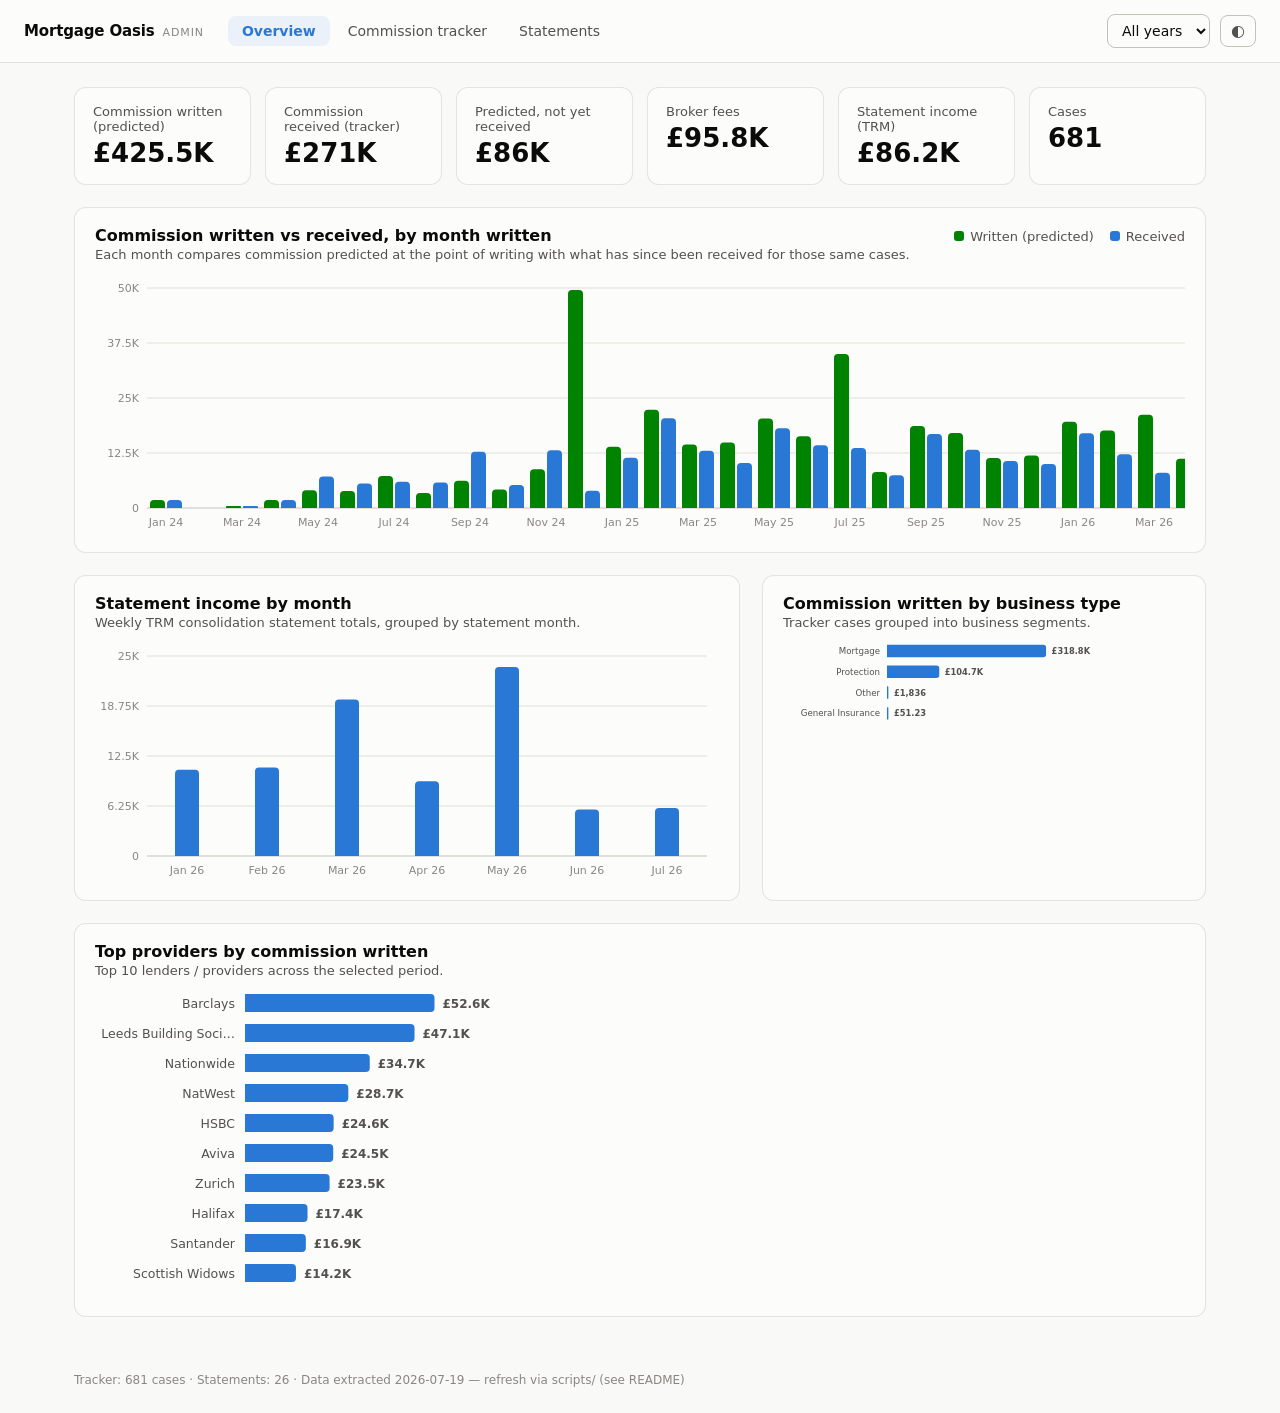
==== admin/index.html @ dff27d85 "Add Mortgage Oasis site with admin commission dashboard - Landing page placeholder and /admin dashbo" ====
<!DOCTYPE html>
<html lang="en">
<head>
<meta charset="utf-8">
<meta name="viewport" content="width=device-width, initial-scale=1">
<meta name="robots" content="noindex">
<title>Mortgage Oasis — Admin</title>
<link rel="stylesheet" href="assets/style.css">
<script src="assets/auth.js"></script>
</head>
<body>
<header class="topbar">
  <div class="brand">
    <span class="brand-name">Mortgage Oasis</span>
    <span class="brand-sub">Admin</span>
  </div>
  <nav class="tabs" id="tabs">
    <button class="tab active" data-view="overview">Overview</button>
    <button class="tab" data-view="tracker">Commission tracker</button>
    <button class="tab" data-view="statements">Statements</button>
  </nav>
  <div class="topbar-right">
    <select id="year-filter" class="select" aria-label="Year filter">
      <option value="all">All years</option>
    </select>
    <button id="theme-toggle" class="icon-btn" title="Toggle dark mode" aria-label="Toggle dark mode">◐</button>
  </div>
</header>

<main id="app">
  <section id="view-overview" class="view active"></section>
  <section id="view-tracker" class="view"></section>
  <section id="view-statements" class="view"></section>
  <p id="load-error" class="load-error" hidden>
    Couldn&rsquo;t load dashboard data. If you opened this page directly from disk,
    run a local server instead (e.g. <code>python3 -m http.server</code> from the
    site root) &mdash; browsers block <code>fetch()</code> on <code>file://</code> pages.
  </p>
</main>

<footer class="pagefoot">
  <span id="data-meta"></span>
</footer>

<script src="assets/app.js"></script>
</body>
</html>
---- admin/assets/style.css ----
/* Mortgage Oasis admin dashboard styles.
   Color tokens follow the validated dataviz reference palette:
   series slots are fixed by role — 1 blue, 2 green, 3 magenta, 4 yellow. */

:root {
  color-scheme: light;
  --page: #f9f9f7;
  --surface: #fcfcfb;
  --ink: #0b0b0b;
  --ink-2: #52514e;
  --muted: #898781;
  --grid: #e1e0d9;
  --baseline: #c3c2b7;
  --border: rgba(11, 11, 11, 0.10);
  --accent: #2a78d6;
  --series-1: #2a78d6;  /* blue    — commission received / actuals */
  --series-2: #008300;  /* green   — commission written / predicted */
  --series-3: #e87ba4;  /* magenta */
  --series-4: #eda100;  /* yellow  */
  --good-text: #006300;
  --bad-text: #b3261e;
  --wash: rgba(42, 120, 214, 0.08);
}
:root[data-theme="dark"] {
  color-scheme: dark;
  --page: #0d0d0d;
  --surface: #1a1a19;
  --ink: #ffffff;
  --ink-2: #c3c2b7;
  --muted: #898781;
  --grid: #2c2c2a;
  --baseline: #383835;
  --border: rgba(255, 255, 255, 0.10);
  --accent: #3987e5;
  --series-1: #3987e5;
  --series-2: #008300;
  --series-3: #d55181;
  --series-4: #c98500;
  --good-text: #0ca30c;
  --bad-text: #e66767;
  --wash: rgba(57, 135, 229, 0.12);
}
@media (prefers-color-scheme: dark) {
  :root:not([data-theme="light"]) {
    color-scheme: dark;
    --page: #0d0d0d;
    --surface: #1a1a19;
    --ink: #ffffff;
    --ink-2: #c3c2b7;
    --muted: #898781;
    --grid: #2c2c2a;
    --baseline: #383835;
    --border: rgba(255, 255, 255, 0.10);
    --accent: #3987e5;
    --series-1: #3987e5;
    --series-2: #008300;
    --series-3: #d55181;
    --series-4: #c98500;
    --good-text: #0ca30c;
    --bad-text: #e66767;
    --wash: rgba(57, 135, 229, 0.12);
  }
}

* { margin: 0; box-sizing: border-box; }
html { font-size: 15px; }
body {
  font-family: system-ui, -apple-system, "Segoe UI", sans-serif;
  background: var(--page);
  color: var(--ink);
  min-height: 100vh;
  display: flex;
  flex-direction: column;
}

/* ---- chrome ---- */
.topbar {
  display: flex; align-items: center; gap: 24px; flex-wrap: wrap;
  padding: 14px 24px;
  background: var(--surface);
  border-bottom: 1px solid var(--border);
  position: sticky; top: 0; z-index: 20;
}
.brand { display: flex; align-items: baseline; gap: 8px; }
.brand-name { font-weight: 650; letter-spacing: -0.01em; }
.brand-sub {
  font-size: 11px; text-transform: uppercase; letter-spacing: 0.08em;
  color: var(--muted);
}
.tabs { display: flex; gap: 4px; }
.tab {
  font: inherit; font-size: 14px; color: var(--ink-2);
  background: none; border: none; border-radius: 8px;
  padding: 7px 14px; cursor: pointer;
}
.tab:hover { background: var(--wash); }
.tab.active { background: var(--wash); color: var(--accent); font-weight: 600; }
.topbar-right { margin-left: auto; display: flex; gap: 10px; align-items: center; }
.select, .search {
  font: inherit; font-size: 14px; color: var(--ink);
  background: var(--surface); border: 1px solid var(--baseline);
  border-radius: 8px; padding: 7px 10px;
}
.icon-btn {
  font: inherit; font-size: 16px; line-height: 1; cursor: pointer;
  color: var(--ink-2); background: none;
  border: 1px solid var(--baseline); border-radius: 8px; padding: 7px 10px;
}

#app { flex: 1; width: 100%; max-width: 1180px; margin: 0 auto; padding: 24px; }
.view { display: none; }
.view.active { display: block; }
.load-error { color: var(--bad-text); padding: 40px 0; }

/* ---- layout blocks ---- */
.tile-row {
  display: grid; gap: 14px;
  grid-template-columns: repeat(auto-fit, minmax(170px, 1fr));
  margin-bottom: 22px;
}
.tile {
  background: var(--surface); border: 1px solid var(--border);
  border-radius: 12px; padding: 16px 18px;
}
.tile .label { font-size: 13px; color: var(--ink-2); }
.tile .value { font-size: 26px; font-weight: 600; margin-top: 4px; }
.tile .delta { font-size: 12.5px; margin-top: 4px; color: var(--muted); }
.tile .delta.up { color: var(--good-text); }
.tile .delta.down { color: var(--bad-text); }

.card {
  background: var(--surface); border: 1px solid var(--border);
  border-radius: 12px; padding: 18px 20px; margin-bottom: 22px;
}
.card h2 { font-size: 16px; font-weight: 650; }
.card .sub { font-size: 13px; color: var(--ink-2); margin-top: 2px; }
.card-head { display: flex; align-items: baseline; gap: 14px; flex-wrap: wrap; margin-bottom: 12px; }
.card-head .spacer { flex: 1; }
.two-col {
  display: grid; grid-template-columns: 1fr 1fr; gap: 22px;
}
@media (max-width: 860px) { .two-col { grid-template-columns: 1fr; } }

/* ---- legend ---- */
.legend { display: flex; gap: 16px; flex-wrap: wrap; font-size: 13px; color: var(--ink-2); }
.legend .key { display: inline-flex; align-items: center; gap: 6px; }
.legend .swatch { width: 10px; height: 10px; border-radius: 3px; display: inline-block; }

/* ---- charts ---- */
.chart-wrap { position: relative; overflow-x: auto; }
.chart-wrap svg { display: block; }
.chart-tip {
  position: absolute; pointer-events: none; z-index: 10;
  background: var(--surface); color: var(--ink);
  border: 1px solid var(--border); border-radius: 8px;
  box-shadow: 0 4px 14px rgba(0, 0, 0, 0.14);
  padding: 8px 11px; font-size: 12.5px; white-space: nowrap;
  opacity: 0; transition: opacity 80ms;
}
.chart-tip .tip-title { font-weight: 600; margin-bottom: 3px; }
.chart-tip .tip-row { display: flex; align-items: center; gap: 6px; color: var(--ink-2); }
.chart-tip .tip-row b { color: var(--ink); font-weight: 600; margin-left: auto; padding-left: 12px; }

/* ---- tables ---- */
.table-scroll { overflow-x: auto; }
table.data {
  width: 100%; border-collapse: collapse; font-size: 13.5px;
}
table.data th {
  text-align: left; font-weight: 600; color: var(--ink-2);
  border-bottom: 1px solid var(--baseline);
  padding: 8px 10px; white-space: nowrap; cursor: default;
}
table.data td {
  padding: 7px 10px; border-bottom: 1px solid var(--grid);
  vertical-align: top;
}
table.data td.num, table.data th.num { text-align: right; font-variant-numeric: tabular-nums; }
table.data tr:hover td { background: var(--wash); }
table.data .pos { color: var(--good-text); }
table.data .neg { color: var(--bad-text); }
.badge {
  display: inline-block; font-size: 11.5px; font-weight: 600;
  border-radius: 999px; padding: 2px 9px; white-space: nowrap;
  background: var(--wash); color: var(--accent);
}
.badge.ok { background: rgba(12, 163, 12, 0.12); color: var(--good-text); }
.badge.wait { background: rgba(237, 161, 0, 0.15); color: var(--ink-2); }

.filters { display: flex; gap: 10px; flex-wrap: wrap; margin-bottom: 14px; }
.table-note { font-size: 12.5px; color: var(--muted); margin-top: 10px; }
.rowlink { cursor: pointer; }
.empty { color: var(--muted); padding: 18px 0; }

.pagefoot {
  max-width: 1180px; margin: 0 auto; width: 100%;
  padding: 10px 24px 26px; font-size: 12px; color: var(--muted);
}
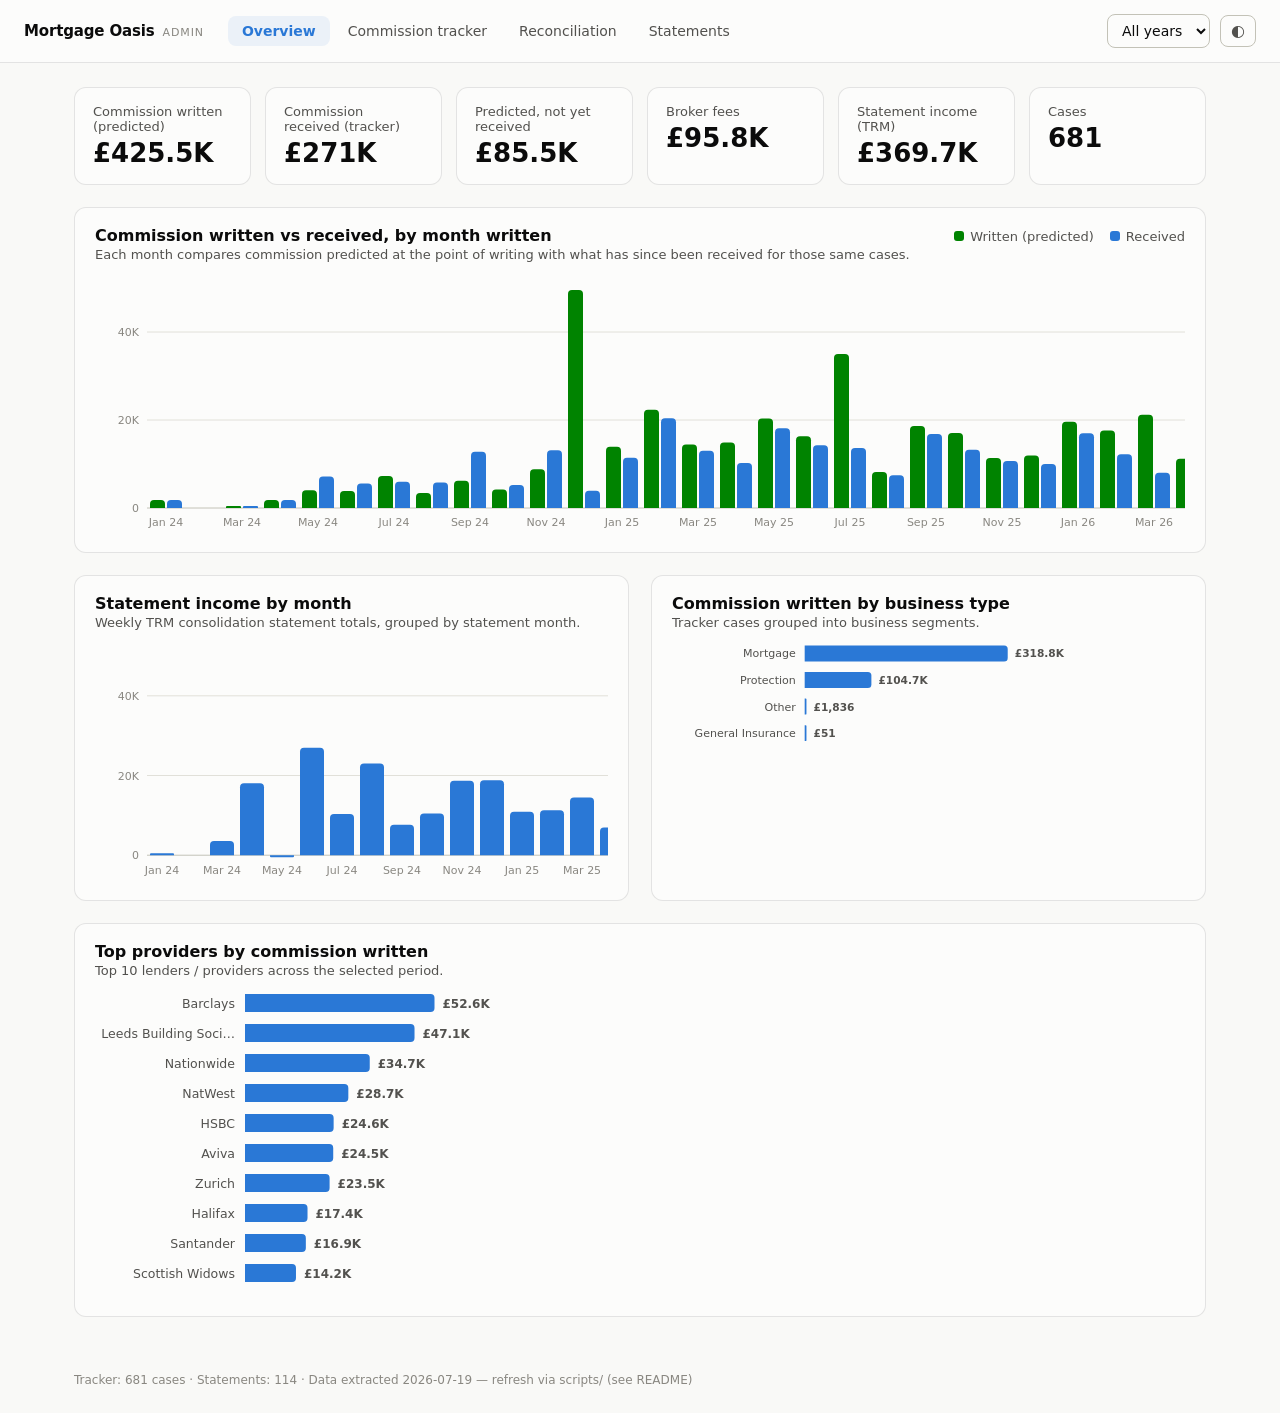
==== commit 8860def2: "Add reconciliation view: statement matching, overdue and variance highlights - Auto-match statement " ====
--- a/admin/index.html
+++ b/admin/index.html
@@ -17,6 +17,7 @@
   <nav class="tabs" id="tabs">
     <button class="tab active" data-view="overview">Overview</button>
     <button class="tab" data-view="tracker">Commission tracker</button>
+    <button class="tab" data-view="reconciliation">Reconciliation</button>
     <button class="tab" data-view="statements">Statements</button>
   </nav>
   <div class="topbar-right">
@@ -30,6 +31,7 @@
 <main id="app">
   <section id="view-overview" class="view active"></section>
   <section id="view-tracker" class="view"></section>
+  <section id="view-reconciliation" class="view"></section>
   <section id="view-statements" class="view"></section>
   <p id="load-error" class="load-error" hidden>
     Couldn&rsquo;t load dashboard data. If you opened this page directly from disk,
--- a/admin/assets/style.css
+++ b/admin/assets/style.css
@@ -137,7 +137,7 @@
 .card-head { display: flex; align-items: baseline; gap: 14px; flex-wrap: wrap; margin-bottom: 12px; }
 .card-head .spacer { flex: 1; }
 .two-col {
-  display: grid; grid-template-columns: 1fr 1fr; gap: 22px;
+  display: grid; grid-template-columns: minmax(0, 1fr) minmax(0, 1fr); gap: 22px;
 }
 @media (max-width: 860px) { .two-col { grid-template-columns: 1fr; } }
 
@@ -186,6 +186,16 @@
 }
 .badge.ok { background: rgba(12, 163, 12, 0.12); color: var(--good-text); }
 .badge.wait { background: rgba(237, 161, 0, 0.15); color: var(--ink-2); }
+.badge.bad { background: rgba(208, 59, 59, 0.14); color: var(--bad-text); }
+.badge.stmt { background: rgba(27, 175, 122, 0.14); color: var(--good-text); }
+
+/* threshold sliders */
+.sliders { display: flex; gap: 28px; flex-wrap: wrap; }
+.slider-block { min-width: 240px; }
+.slider-block .slider-label { font-size: 13px; color: var(--ink-2); display: flex; justify-content: space-between; gap: 12px; }
+.slider-block .slider-label b { color: var(--ink); }
+.slider-block input[type="range"] { width: 100%; accent-color: var(--accent); margin-top: 6px; }
+.slider-note { font-size: 12.5px; color: var(--muted); margin-top: 8px; }
 
 .filters { display: flex; gap: 10px; flex-wrap: wrap; margin-bottom: 14px; }
 .table-note { font-size: 12.5px; color: var(--muted); margin-top: 10px; }
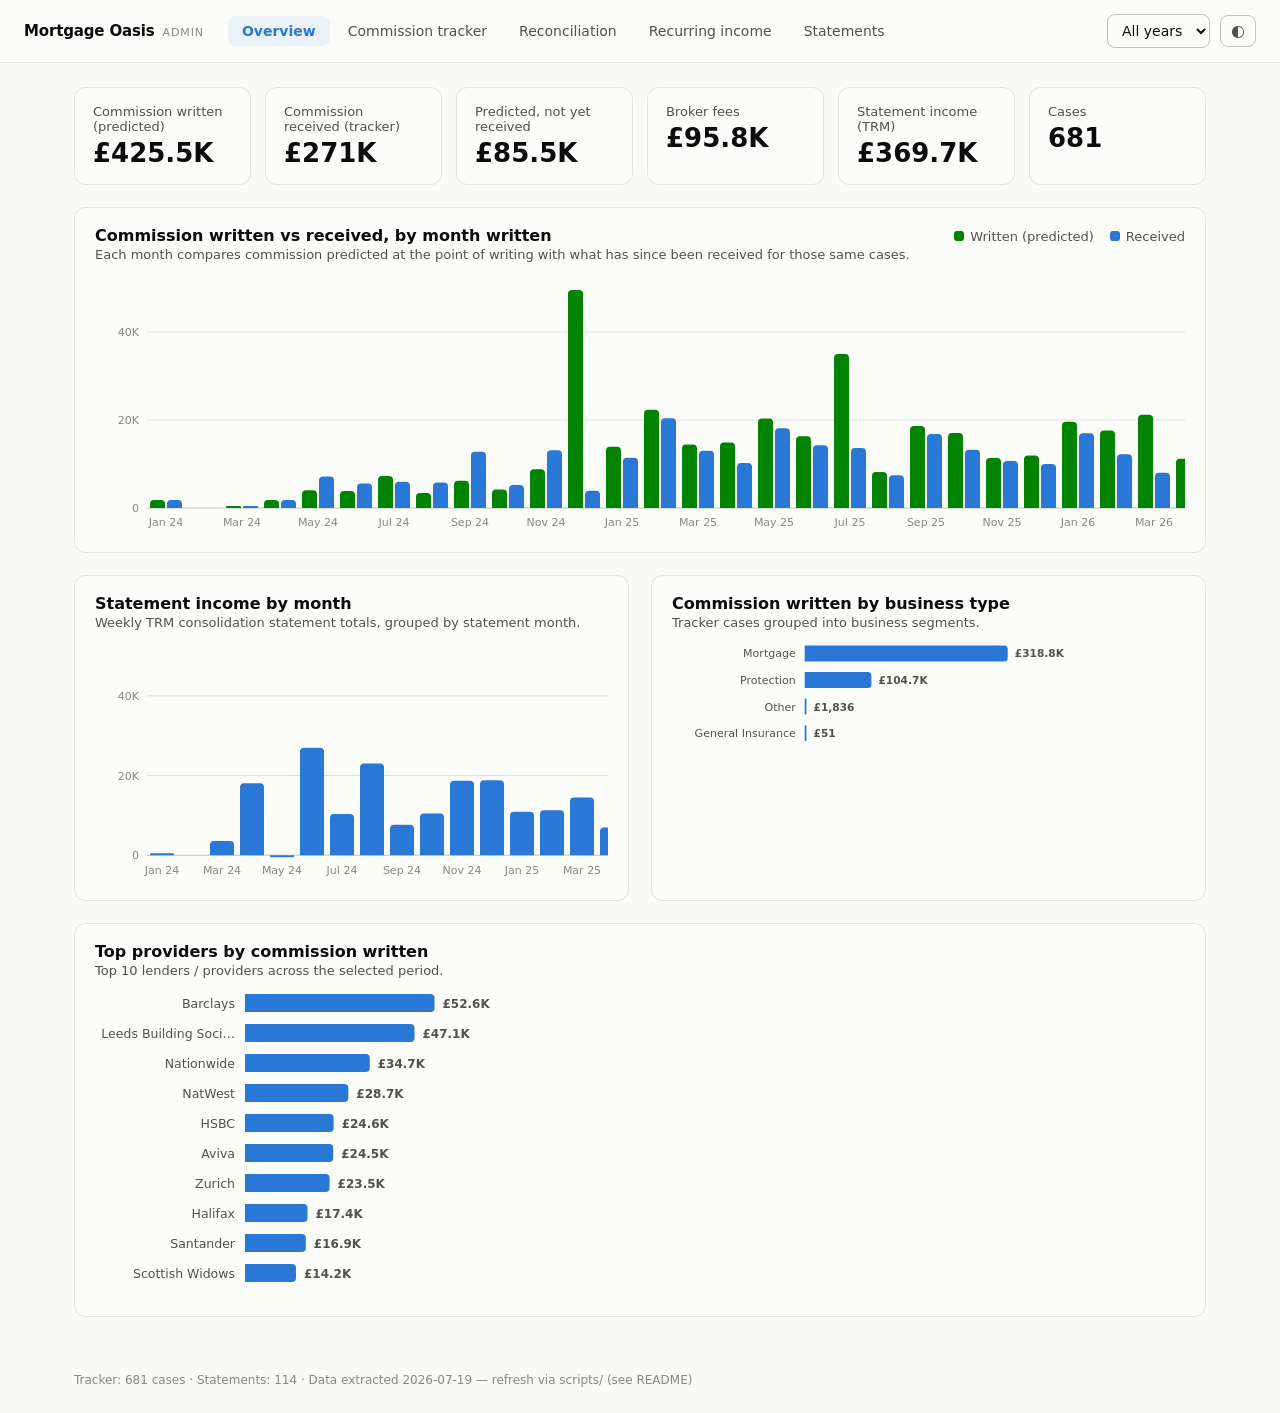
==== commit 1558922d: "Add recurring income tab and overdue commission chase workflow - New Recurring income view: monthly " ====
--- a/admin/index.html
+++ b/admin/index.html
@@ -18,6 +18,7 @@
     <button class="tab active" data-view="overview">Overview</button>
     <button class="tab" data-view="tracker">Commission tracker</button>
     <button class="tab" data-view="reconciliation">Reconciliation</button>
+    <button class="tab" data-view="recurring">Recurring income</button>
     <button class="tab" data-view="statements">Statements</button>
   </nav>
   <div class="topbar-right">
@@ -32,6 +33,7 @@
   <section id="view-overview" class="view active"></section>
   <section id="view-tracker" class="view"></section>
   <section id="view-reconciliation" class="view"></section>
+  <section id="view-recurring" class="view"></section>
   <section id="view-statements" class="view"></section>
   <p id="load-error" class="load-error" hidden>
     Couldn&rsquo;t load dashboard data. If you opened this page directly from disk,
--- a/admin/assets/style.css
+++ b/admin/assets/style.css
@@ -202,6 +202,23 @@
 .rowlink { cursor: pointer; }
 .empty { color: var(--muted); padding: 18px 0; }
 
+/* chase workflow */
+.chase-btn {
+  font: inherit; font-size: 12.5px; font-weight: 600; cursor: pointer;
+  color: var(--accent); background: none;
+  border: 1px solid var(--accent); border-radius: 8px; padding: 4px 12px;
+  white-space: nowrap;
+}
+.chase-btn:hover { background: var(--wash); }
+.chase-meta { display: block; font-size: 12px; color: var(--muted); margin-top: 3px; white-space: nowrap; }
+
+/* GI toggle on the recurring tab */
+.check-label {
+  display: inline-flex; align-items: center; gap: 7px;
+  font-size: 13.5px; color: var(--ink-2); cursor: pointer; user-select: none;
+}
+.check-label input { accent-color: var(--accent); width: 15px; height: 15px; }
+
 .pagefoot {
   max-width: 1180px; margin: 0 auto; width: 100%;
   padding: 10px 24px 26px; font-size: 12px; color: var(--muted);
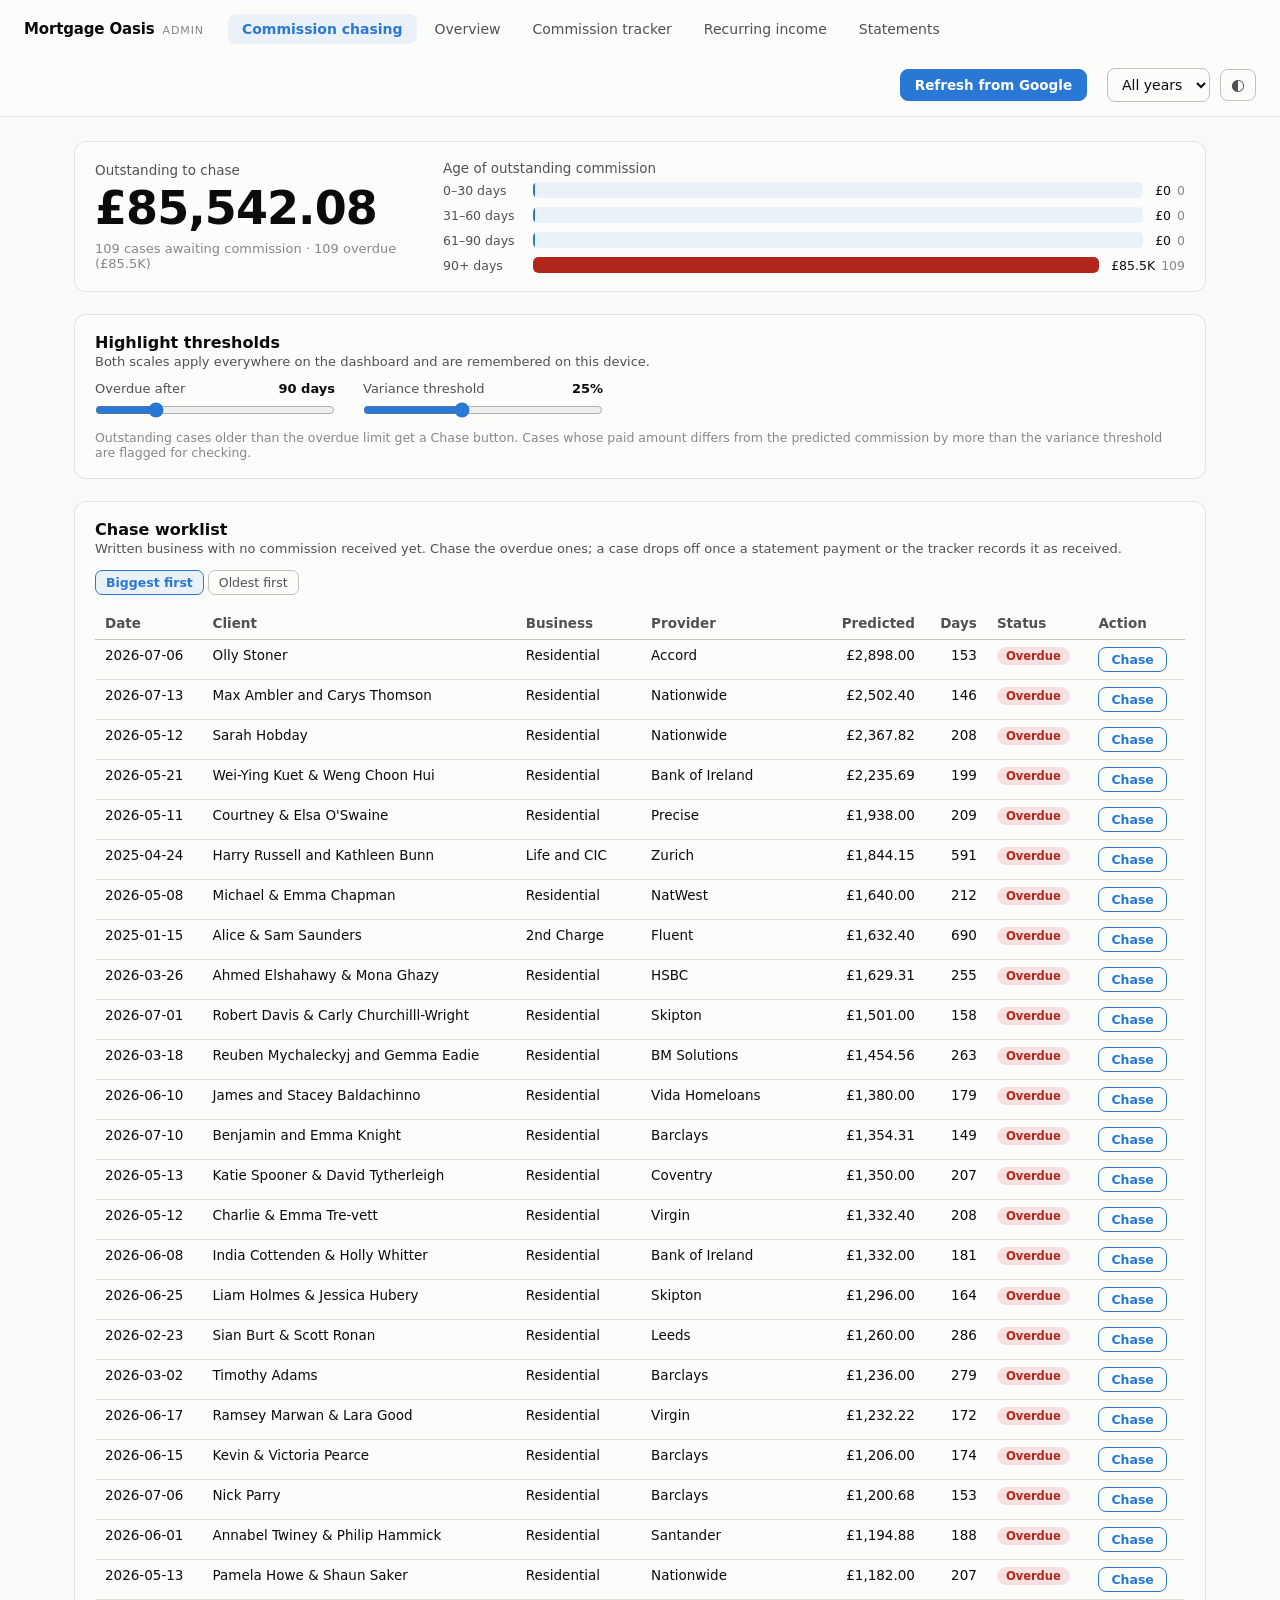
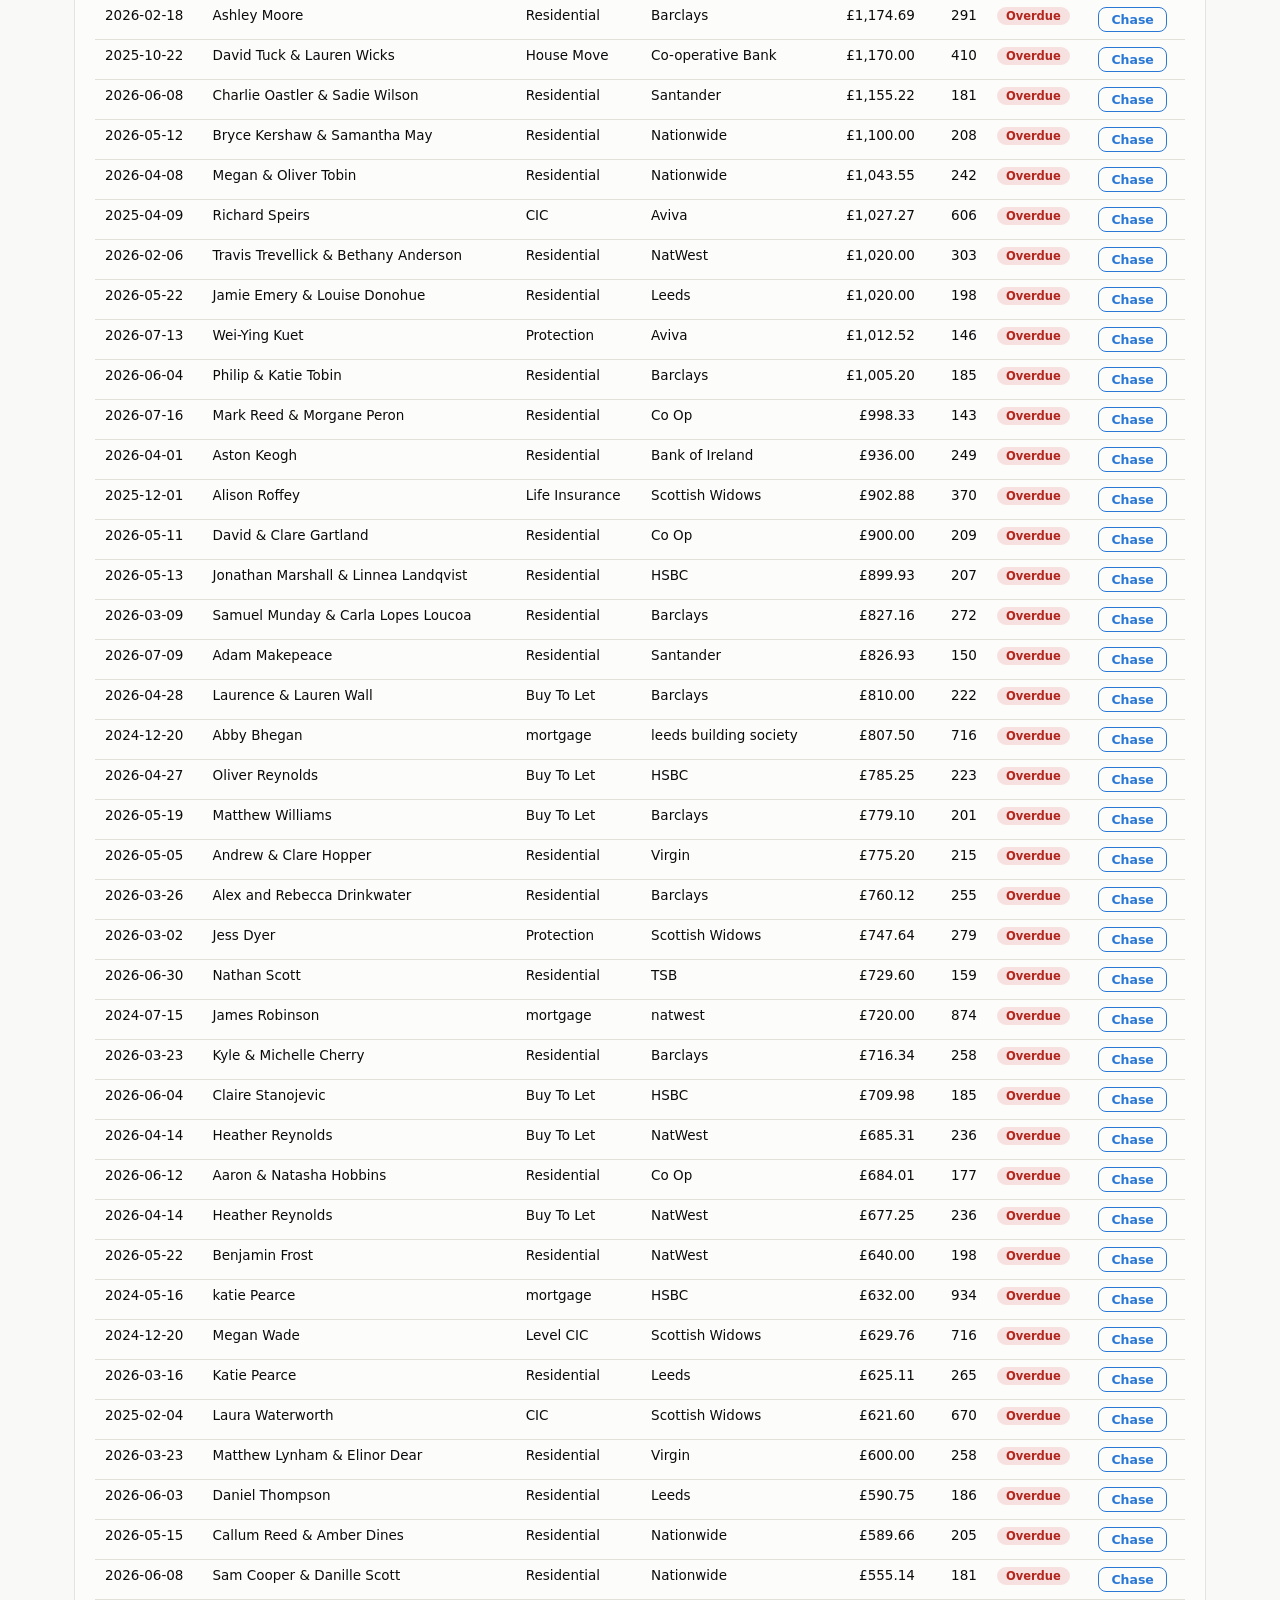
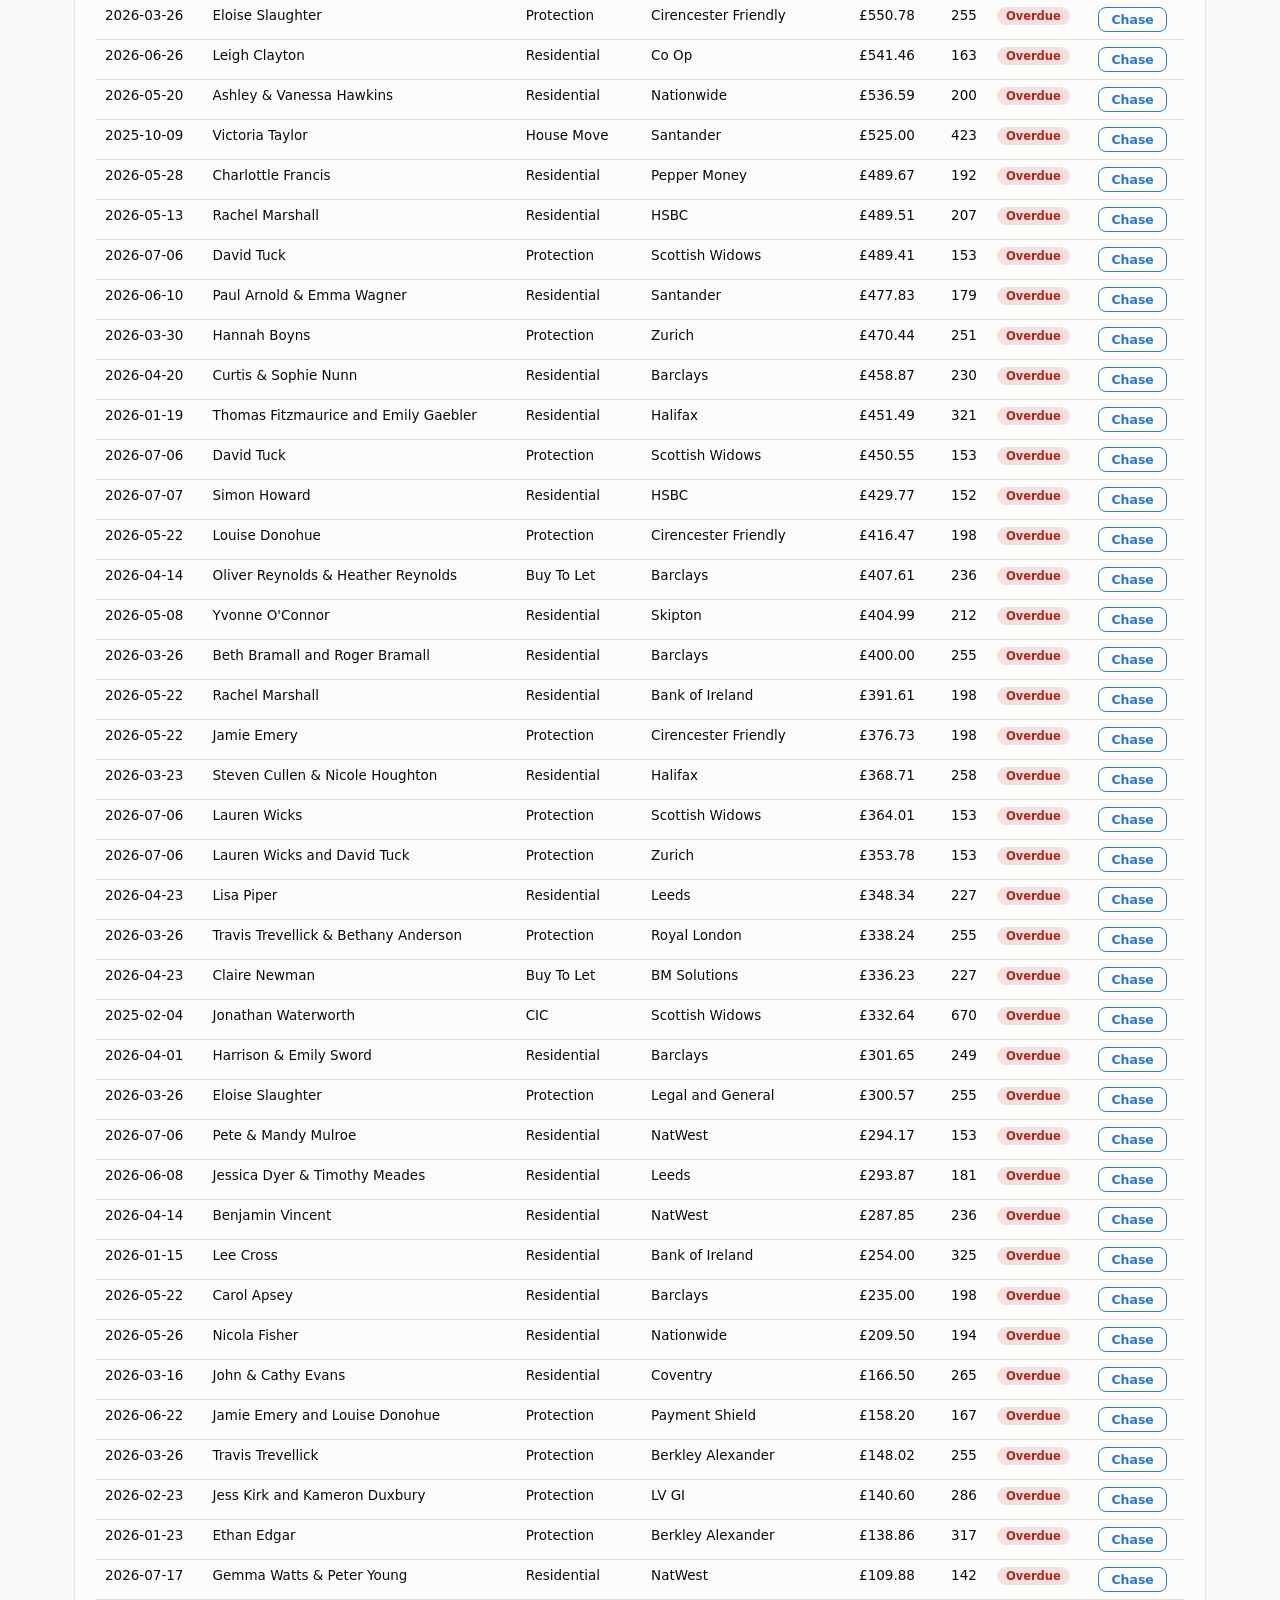
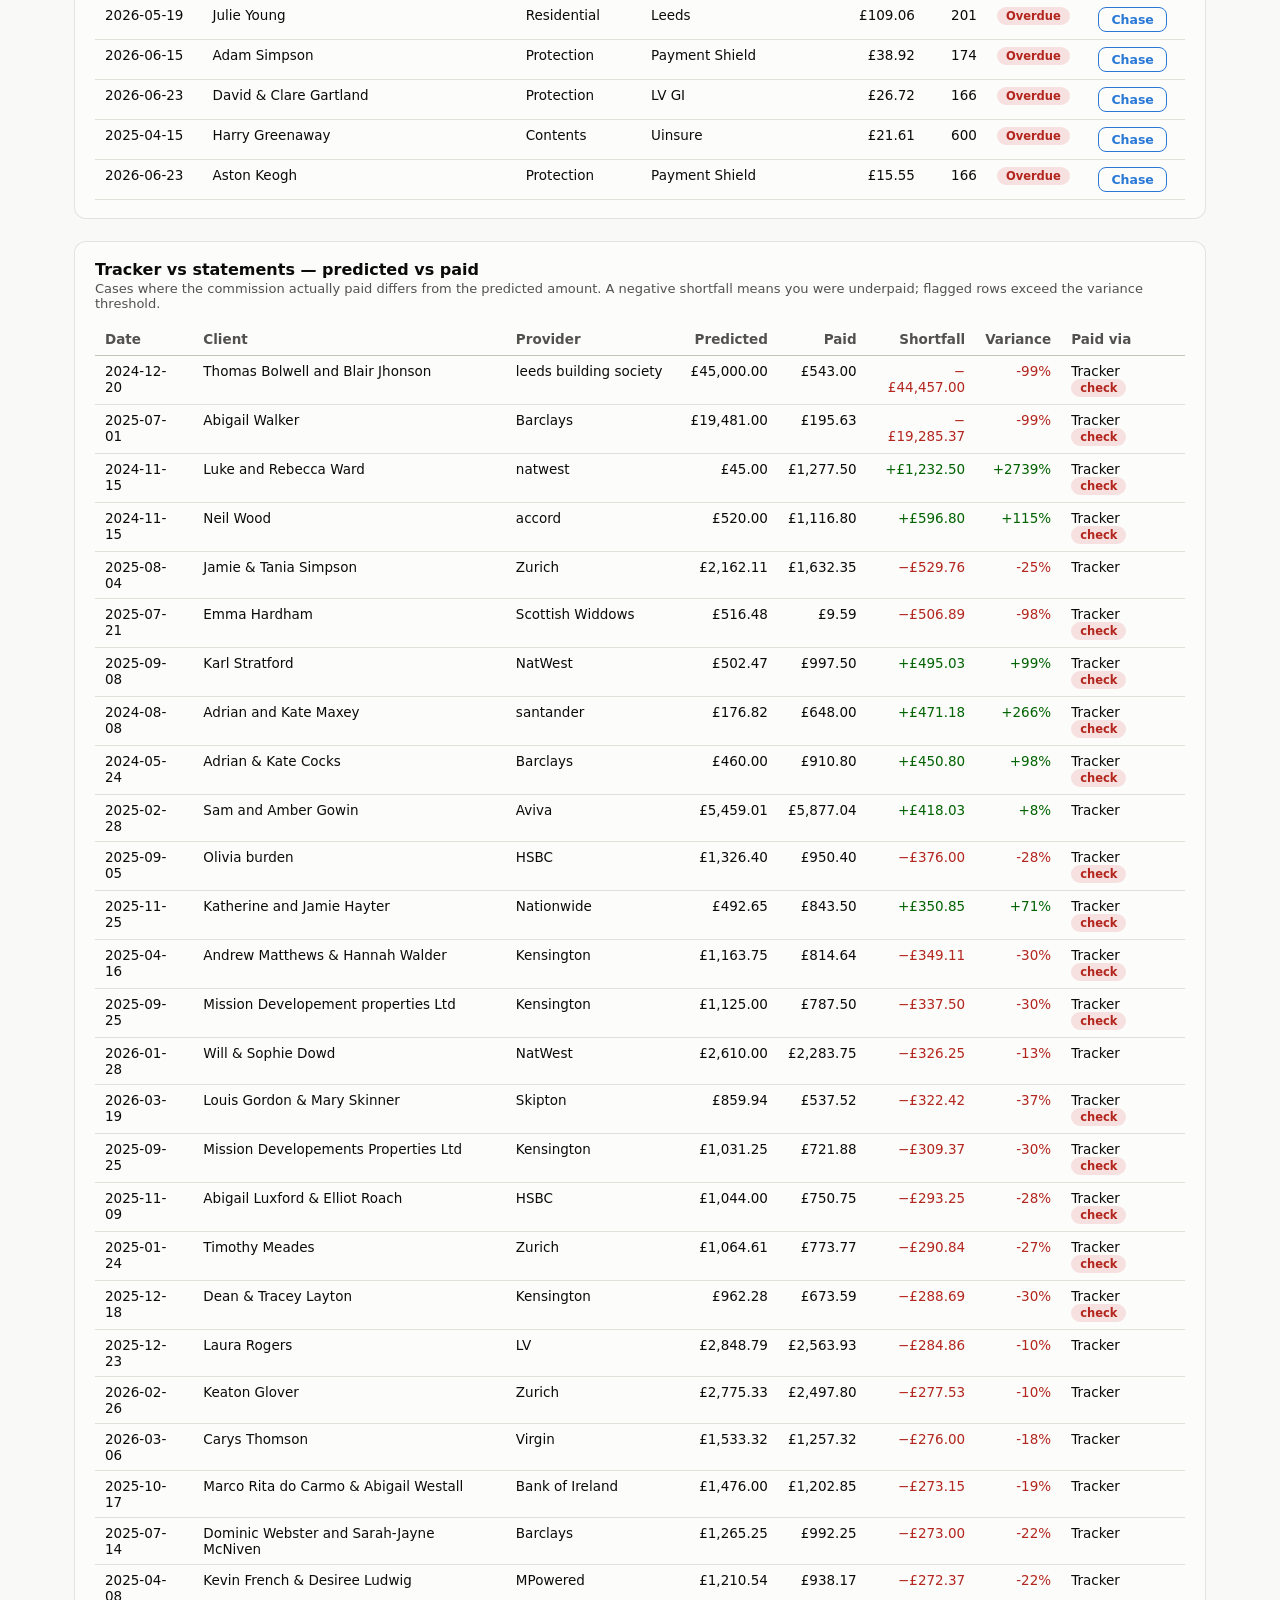
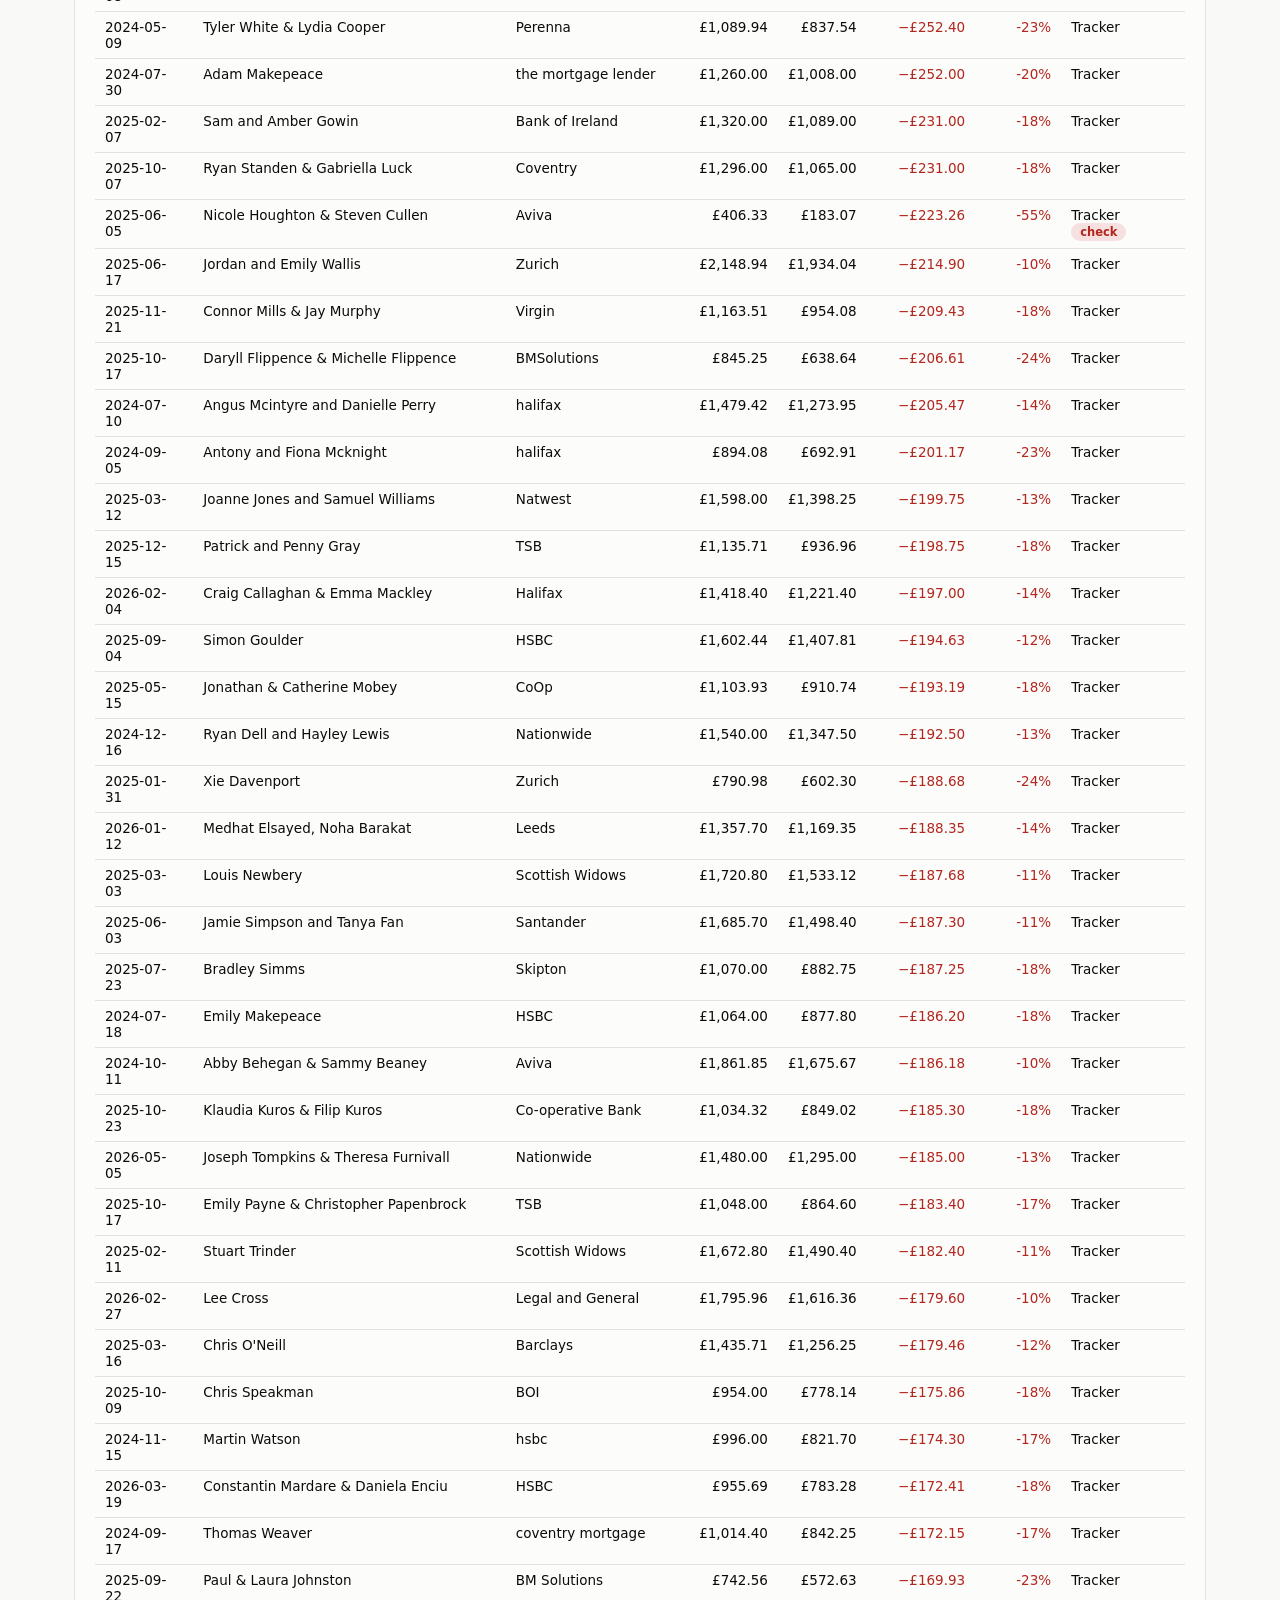
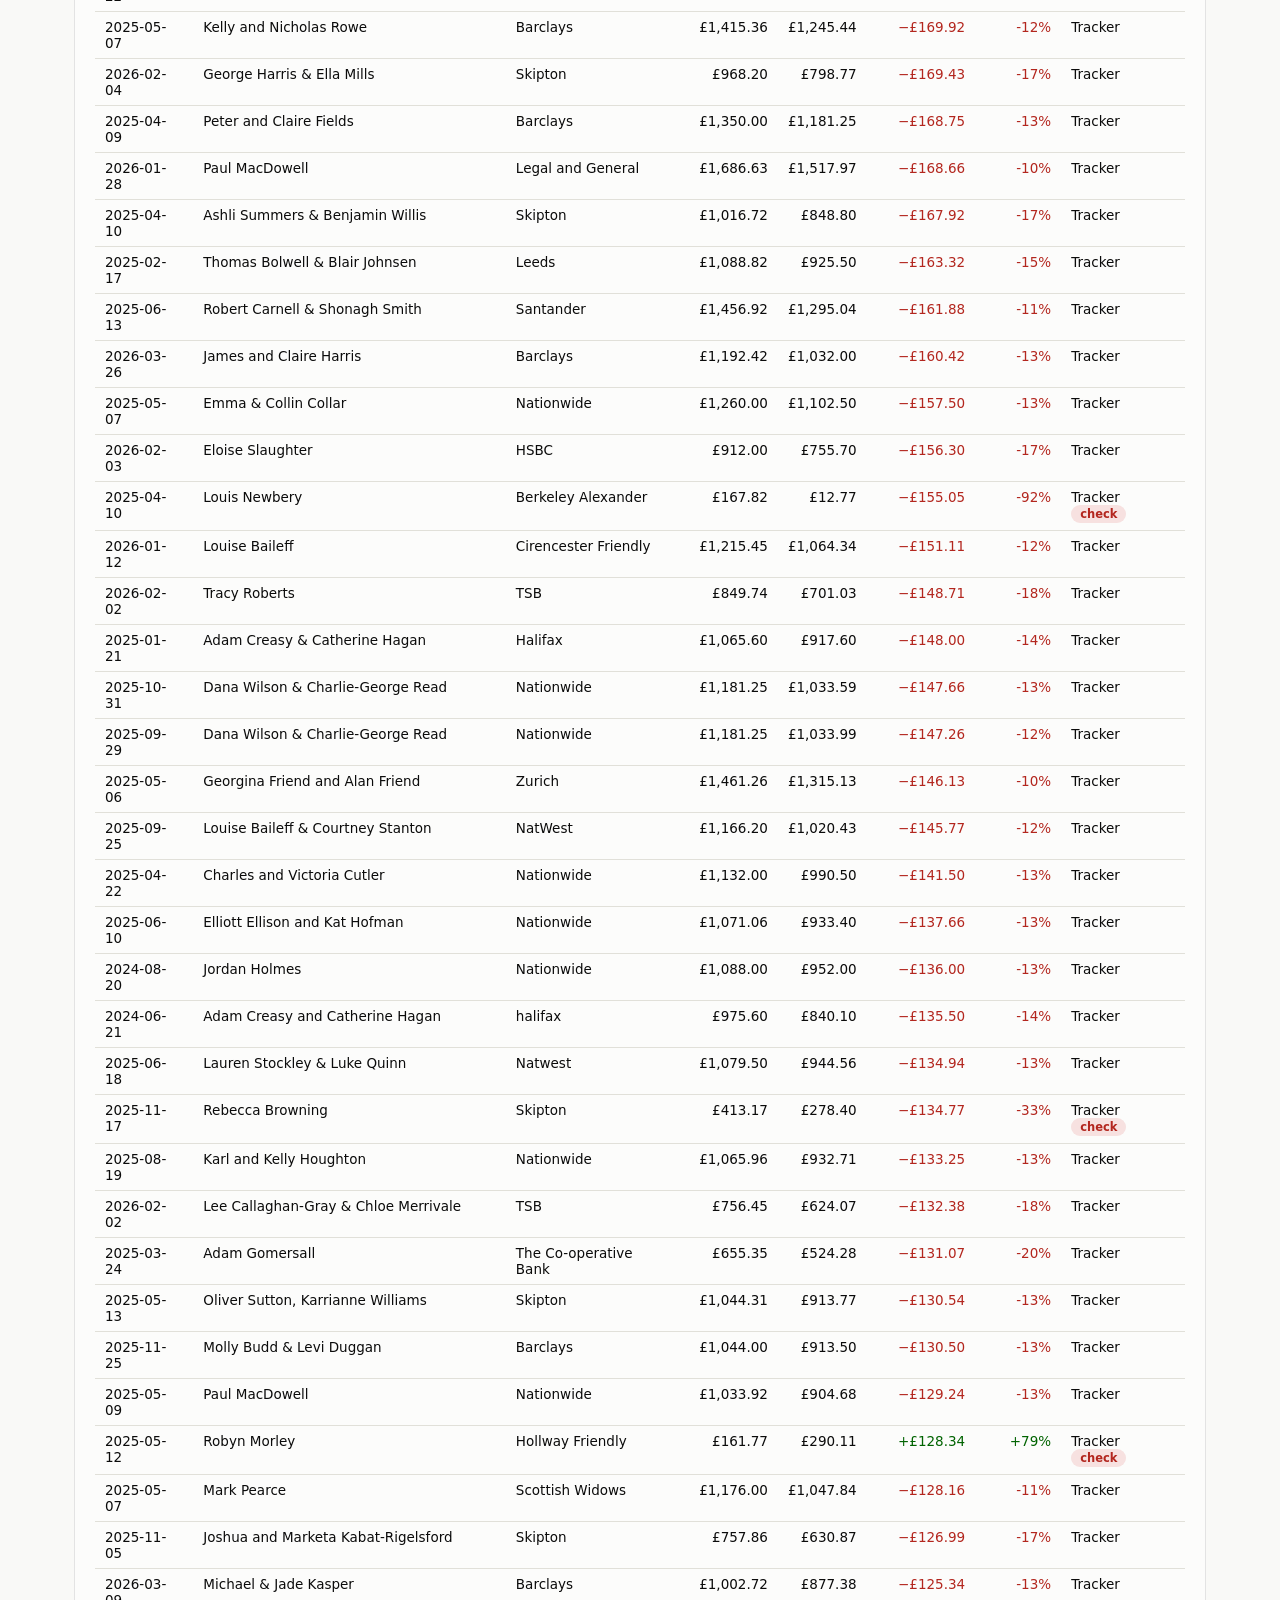
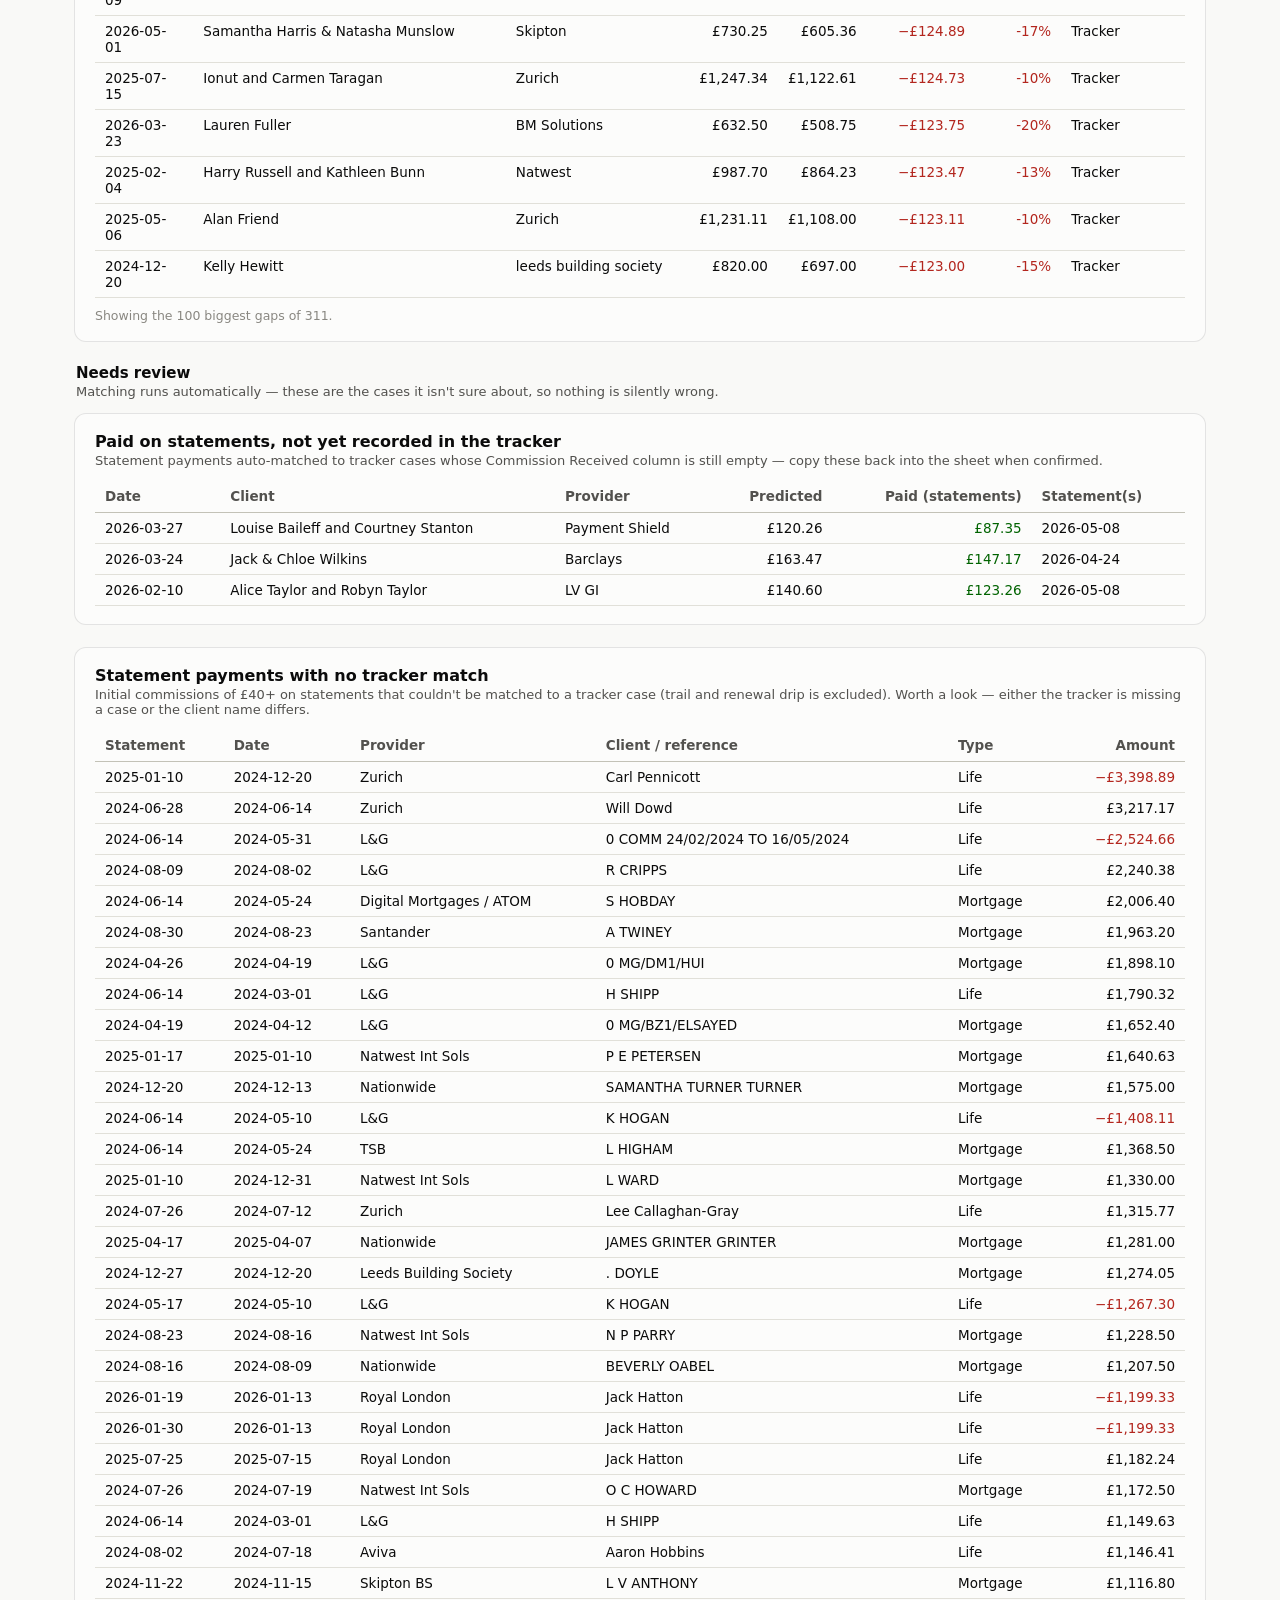
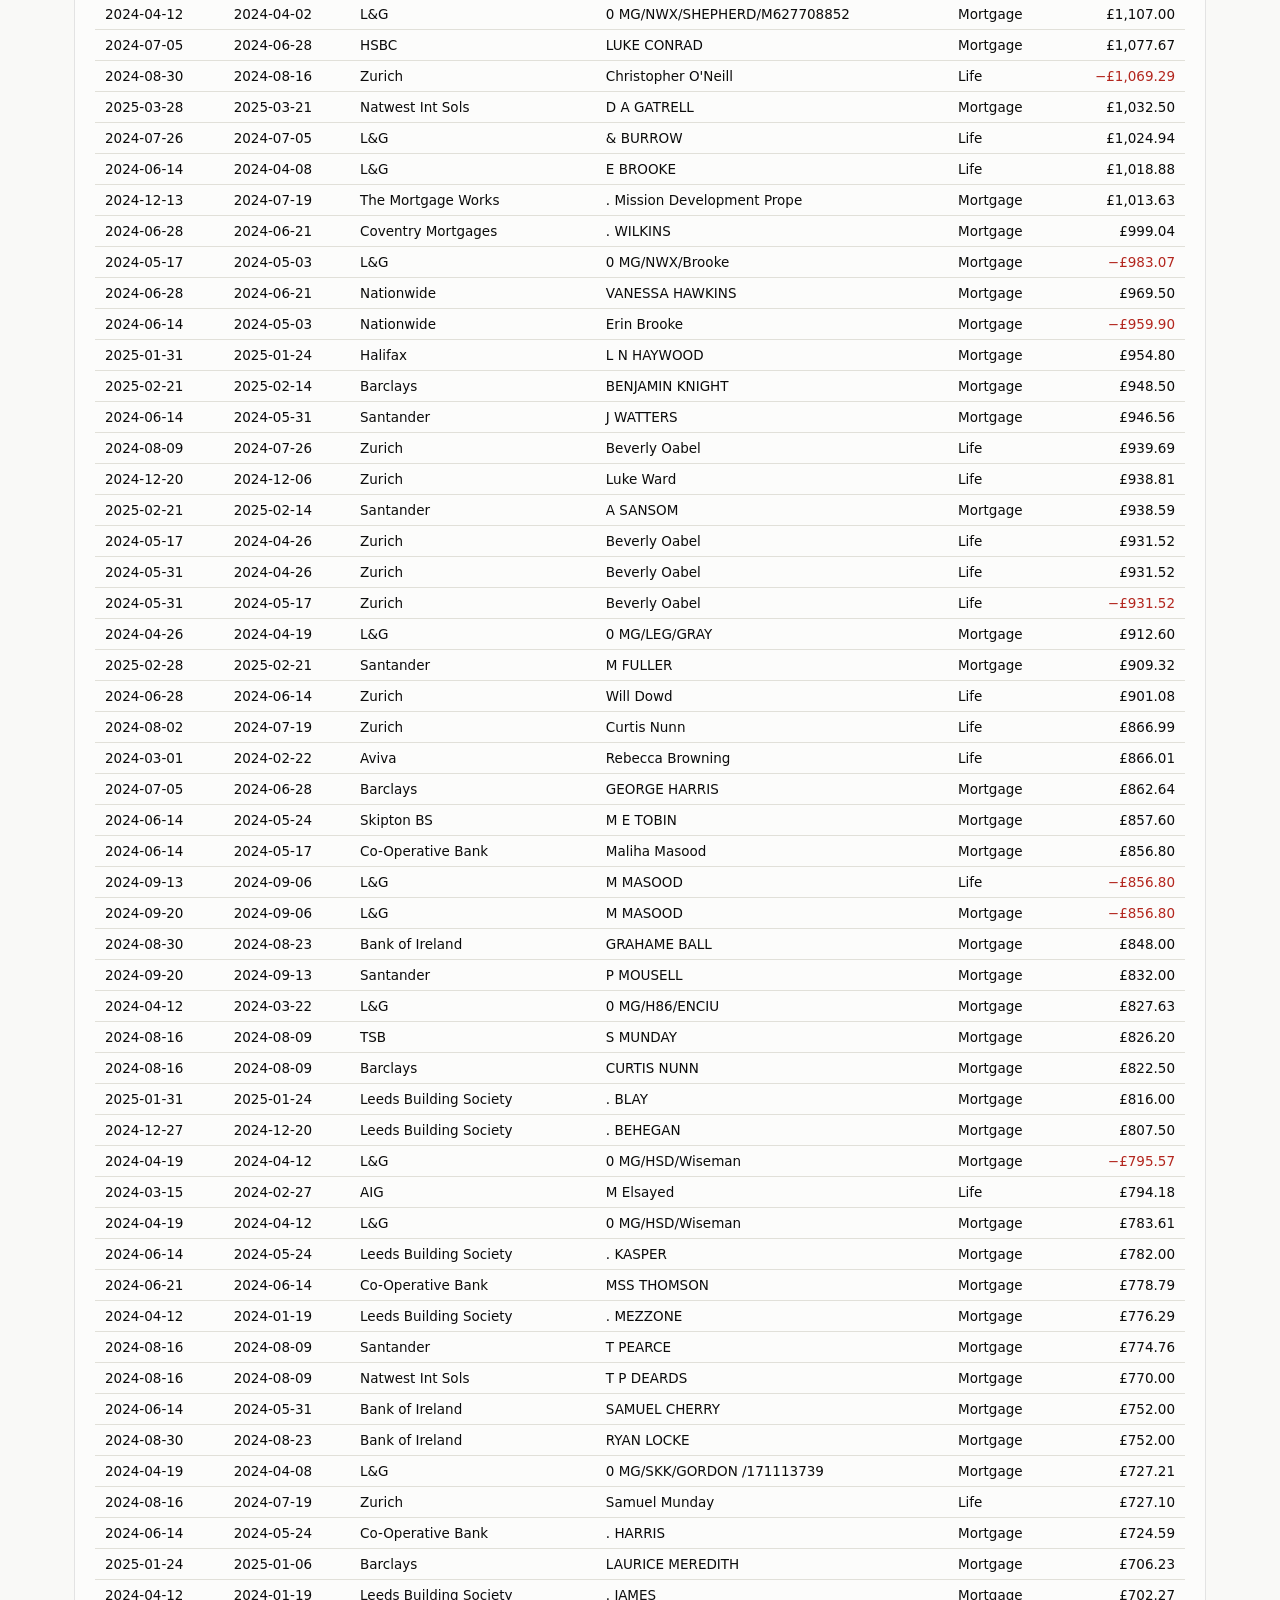
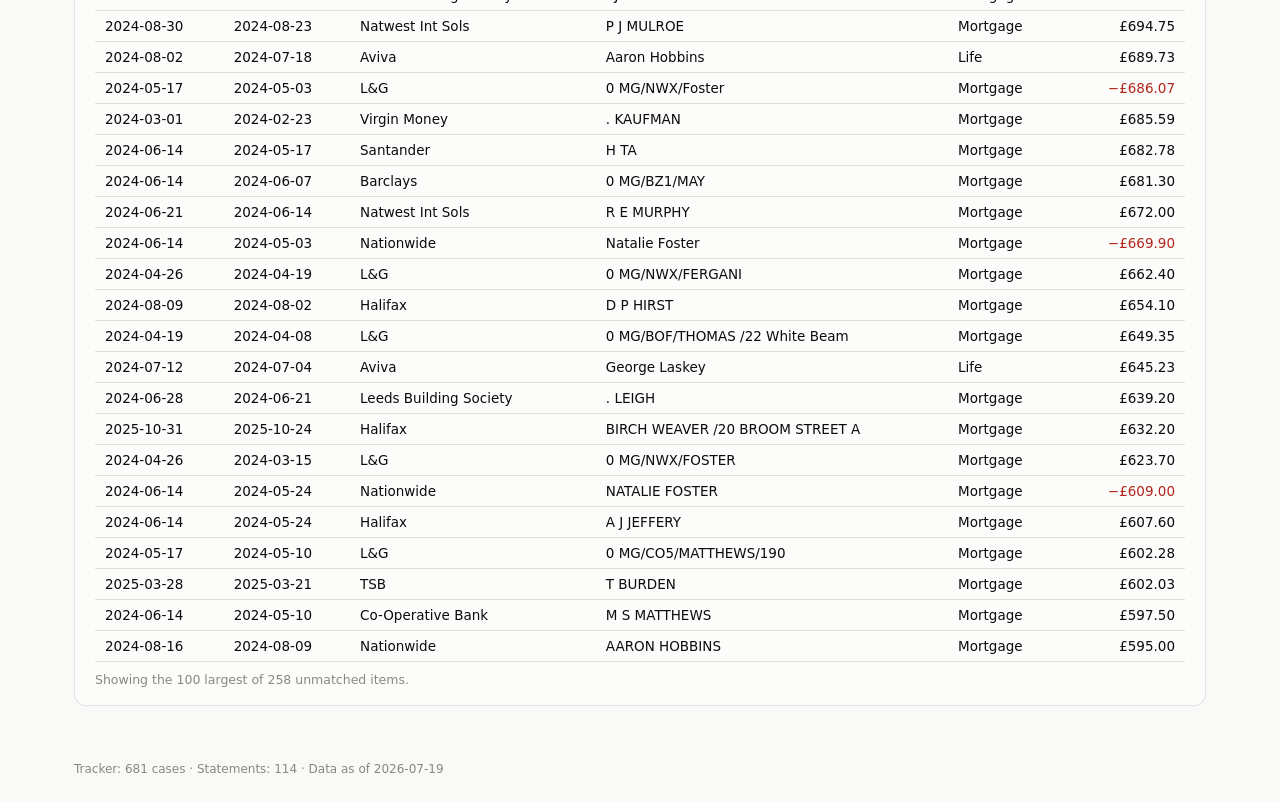
==== commit 5944f706: "Rework dashboard around the commission-chasing job - Make 'Commission chasing' the landing view (was" ====
--- a/admin/index.html
+++ b/admin/index.html
@@ -15,13 +15,15 @@
     <span class="brand-sub">Admin</span>
   </div>
   <nav class="tabs" id="tabs">
-    <button class="tab active" data-view="overview">Overview</button>
+    <button class="tab active" data-view="reconciliation">Commission chasing</button>
+    <button class="tab" data-view="overview">Overview</button>
     <button class="tab" data-view="tracker">Commission tracker</button>
-    <button class="tab" data-view="reconciliation">Reconciliation</button>
     <button class="tab" data-view="recurring">Recurring income</button>
     <button class="tab" data-view="statements">Statements</button>
   </nav>
   <div class="topbar-right">
+    <button id="refresh-btn" class="refresh-btn" title="Pull the latest Tracker and statements from Google">Refresh from Google</button>
+    <span id="refresh-status" class="refresh-status"></span>
     <select id="year-filter" class="select" aria-label="Year filter">
       <option value="all">All years</option>
     </select>
@@ -30,9 +32,9 @@
 </header>
 
 <main id="app">
-  <section id="view-overview" class="view active"></section>
+  <section id="view-reconciliation" class="view active"></section>
+  <section id="view-overview" class="view"></section>
   <section id="view-tracker" class="view"></section>
-  <section id="view-reconciliation" class="view"></section>
   <section id="view-recurring" class="view"></section>
   <section id="view-statements" class="view"></section>
   <p id="load-error" class="load-error" hidden>
--- a/admin/assets/style.css
+++ b/admin/assets/style.css
@@ -202,6 +202,48 @@
 .rowlink { cursor: pointer; }
 .empty { color: var(--muted); padding: 18px 0; }
 
+.section-title { font-size: 15px; font-weight: 650; margin: 6px 2px 2px; }
+.section-note { font-size: 13px; color: var(--ink-2); margin: 0 2px 14px; }
+
+/* hero: outstanding-to-chase + aging */
+.hero {
+  display: grid; grid-template-columns: minmax(240px, 320px) minmax(0, 1fr);
+  gap: 28px; align-items: center;
+}
+@media (max-width: 720px) { .hero { grid-template-columns: 1fr; } }
+.hero-figure { font-size: 46px; font-weight: 650; letter-spacing: -0.02em; line-height: 1.05; }
+.hero-figure.zero { color: var(--good-text); }
+.hero-label { font-size: 13.5px; color: var(--ink-2); margin-bottom: 6px; }
+.hero-sub { font-size: 13px; color: var(--muted); margin-top: 8px; }
+.aging { display: flex; flex-direction: column; gap: 9px; }
+.aging-row { display: grid; grid-template-columns: 78px minmax(0, 1fr) auto; gap: 12px; align-items: center; }
+.aging-name { font-size: 12.5px; color: var(--ink-2); white-space: nowrap; }
+.aging-track { height: 16px; background: var(--wash); border-radius: 5px; overflow: hidden; }
+.aging-bar { height: 100%; border-radius: 5px; background: var(--series-1); min-width: 2px; }
+.aging-bar.overdue { background: var(--bad-text); }
+.aging-val { font-size: 12.5px; font-variant-numeric: tabular-nums; color: var(--ink); white-space: nowrap; }
+.aging-val .count { color: var(--muted); margin-left: 6px; }
+
+/* small sort toggle */
+.sort-btns { display: inline-flex; gap: 4px; }
+.sort-btn {
+  font: inherit; font-size: 12.5px; cursor: pointer; color: var(--ink-2);
+  background: none; border: 1px solid var(--baseline); border-radius: 7px; padding: 4px 10px;
+}
+.sort-btn.active { background: var(--wash); color: var(--accent); border-color: var(--accent); font-weight: 600; }
+
+/* refresh button + status */
+.refresh-btn {
+  font: inherit; font-size: 13.5px; font-weight: 600; cursor: pointer;
+  color: #fff; background: var(--accent); border: 1px solid var(--accent);
+  border-radius: 8px; padding: 7px 14px; white-space: nowrap;
+}
+.refresh-btn:hover { filter: brightness(1.05); }
+.refresh-btn:disabled { opacity: 0.6; cursor: default; }
+.refresh-status { font-size: 12.5px; color: var(--muted); white-space: nowrap; }
+.refresh-status.err { color: var(--bad-text); }
+.refresh-status.ok { color: var(--good-text); }
+
 /* chase workflow */
 .chase-btn {
   font: inherit; font-size: 12.5px; font-weight: 600; cursor: pointer;
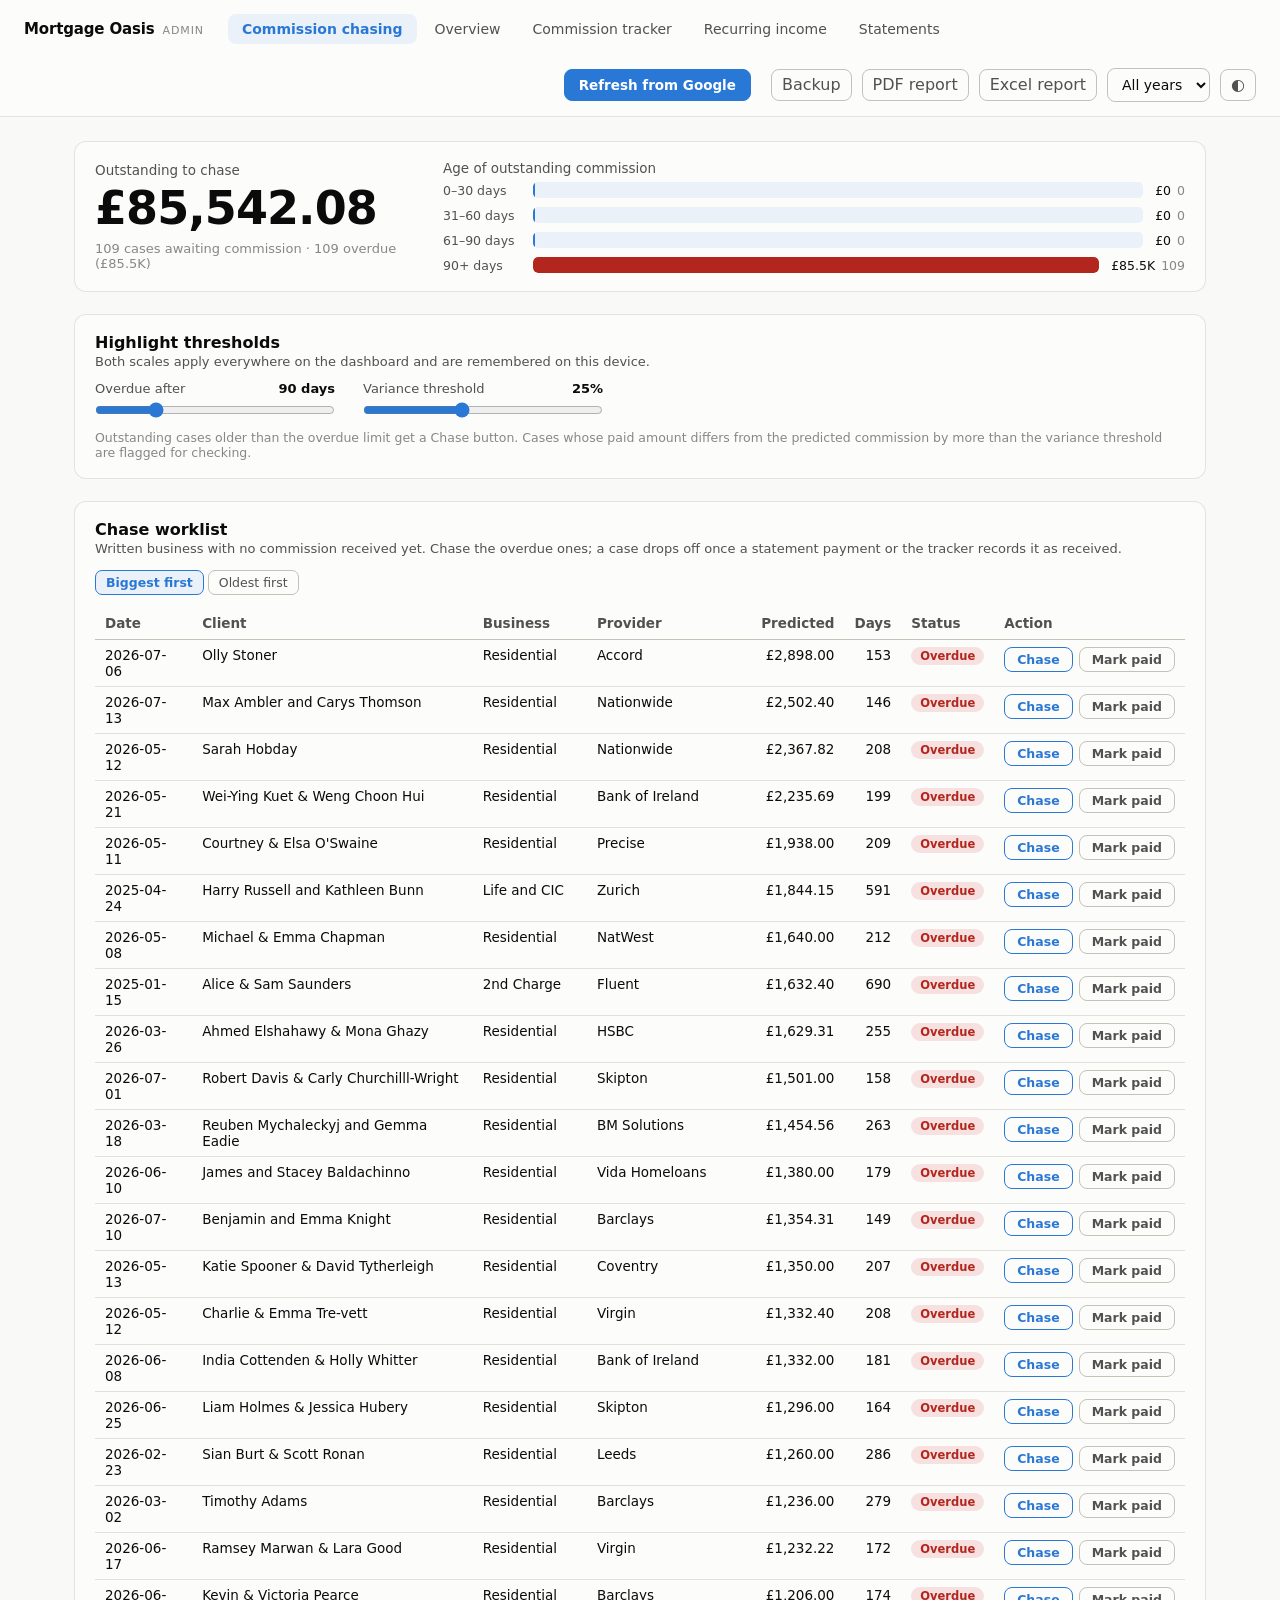
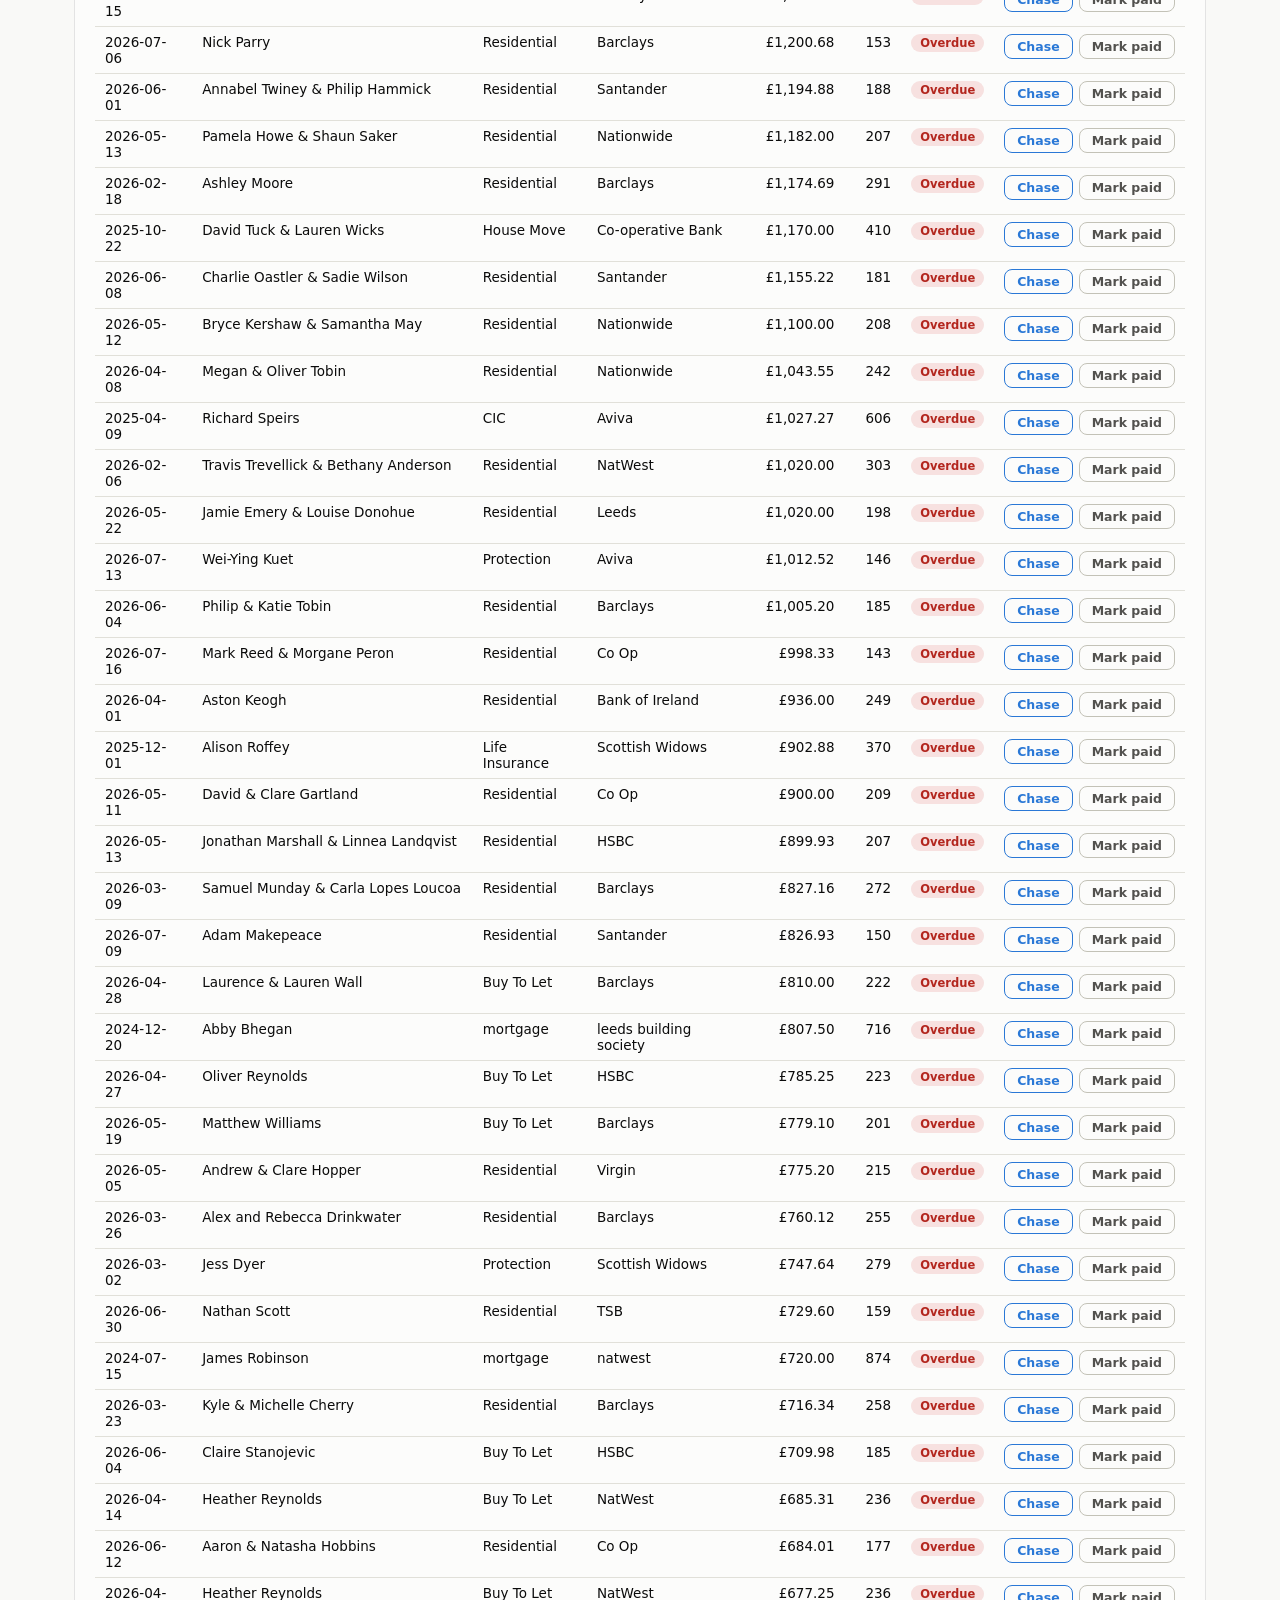
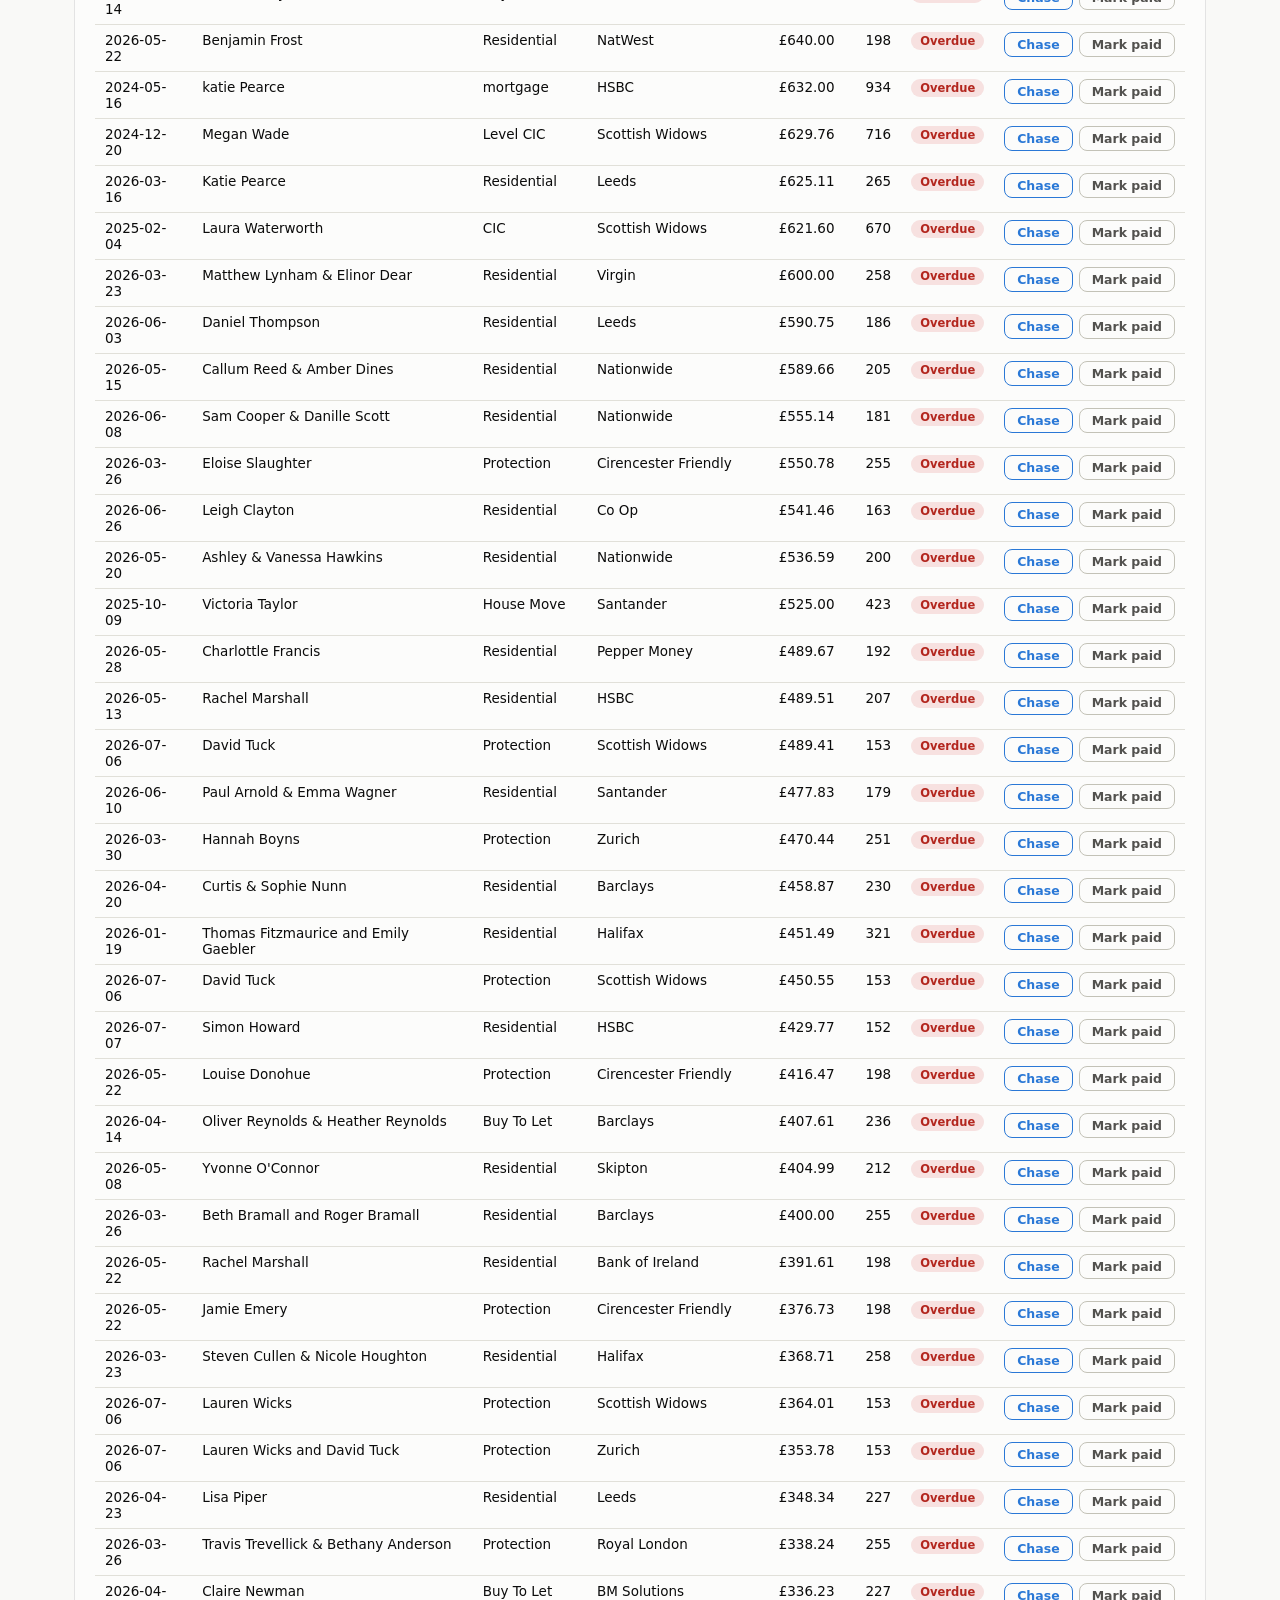
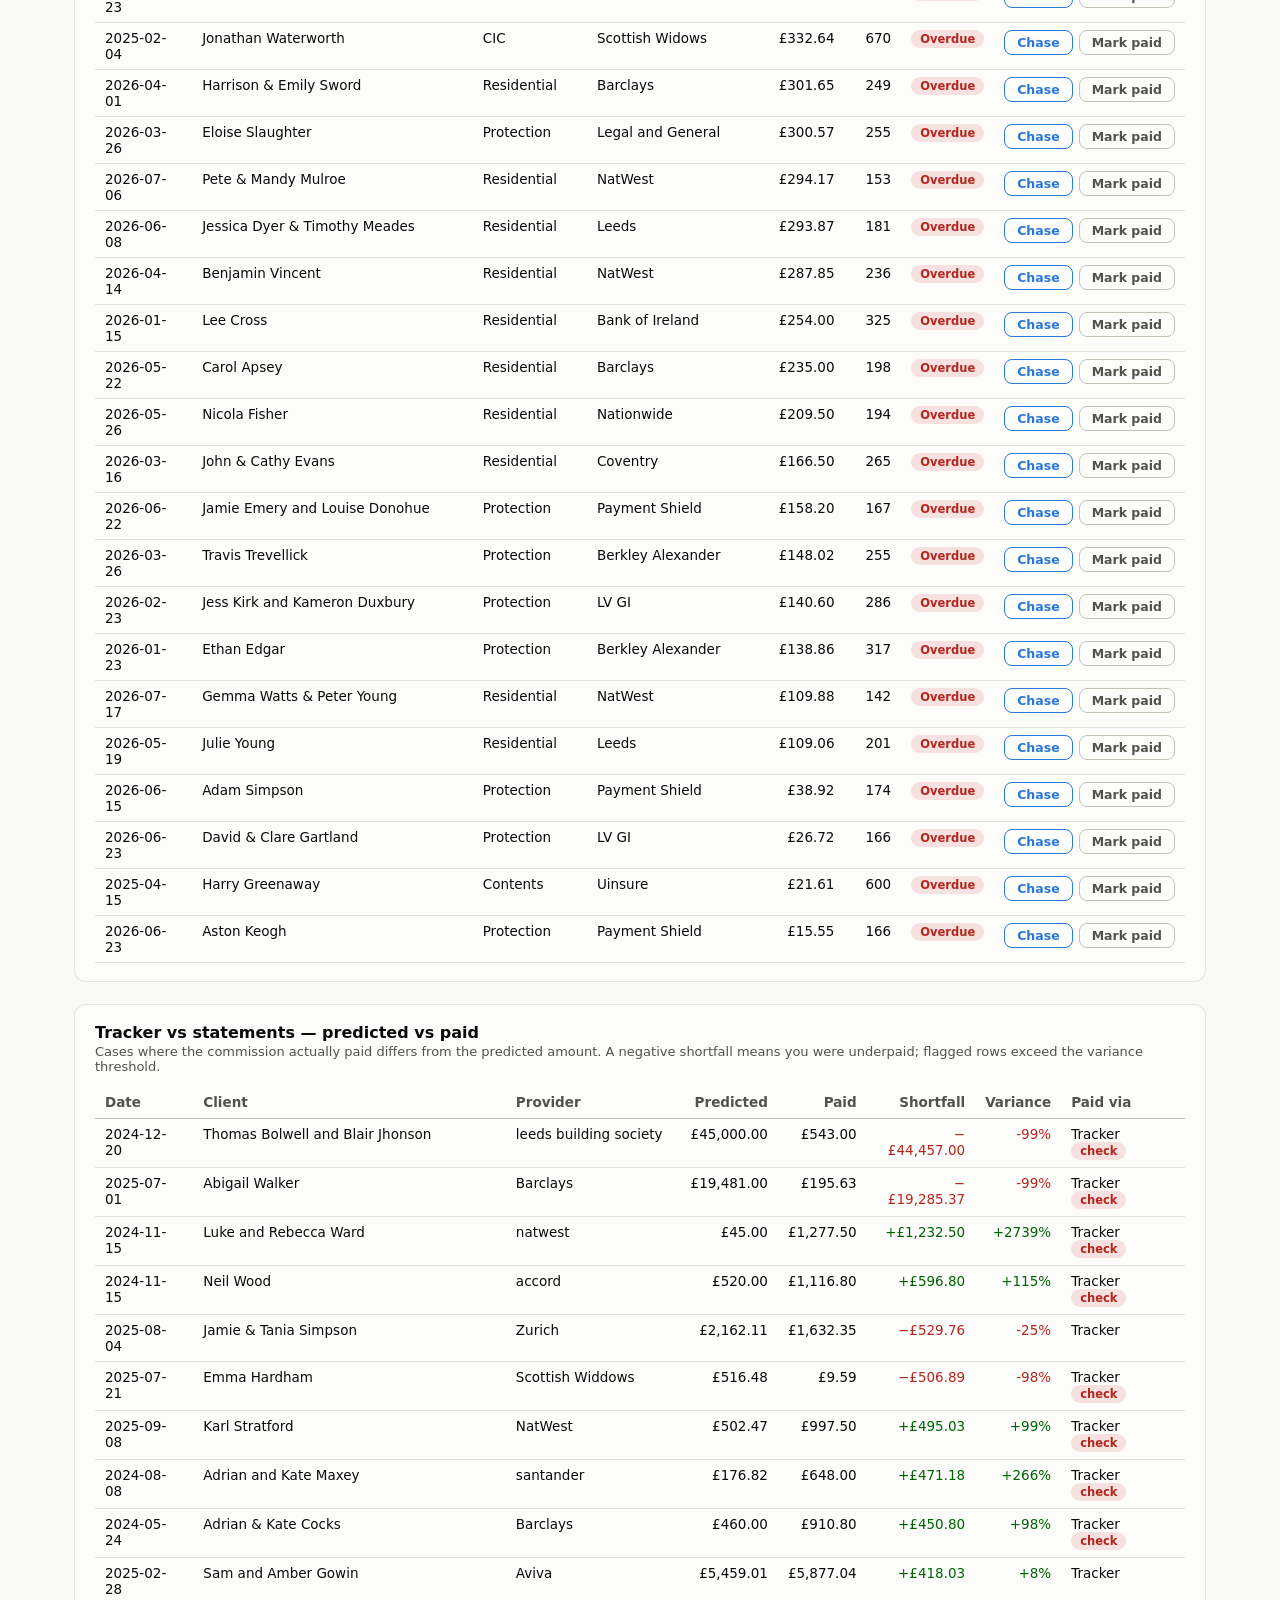
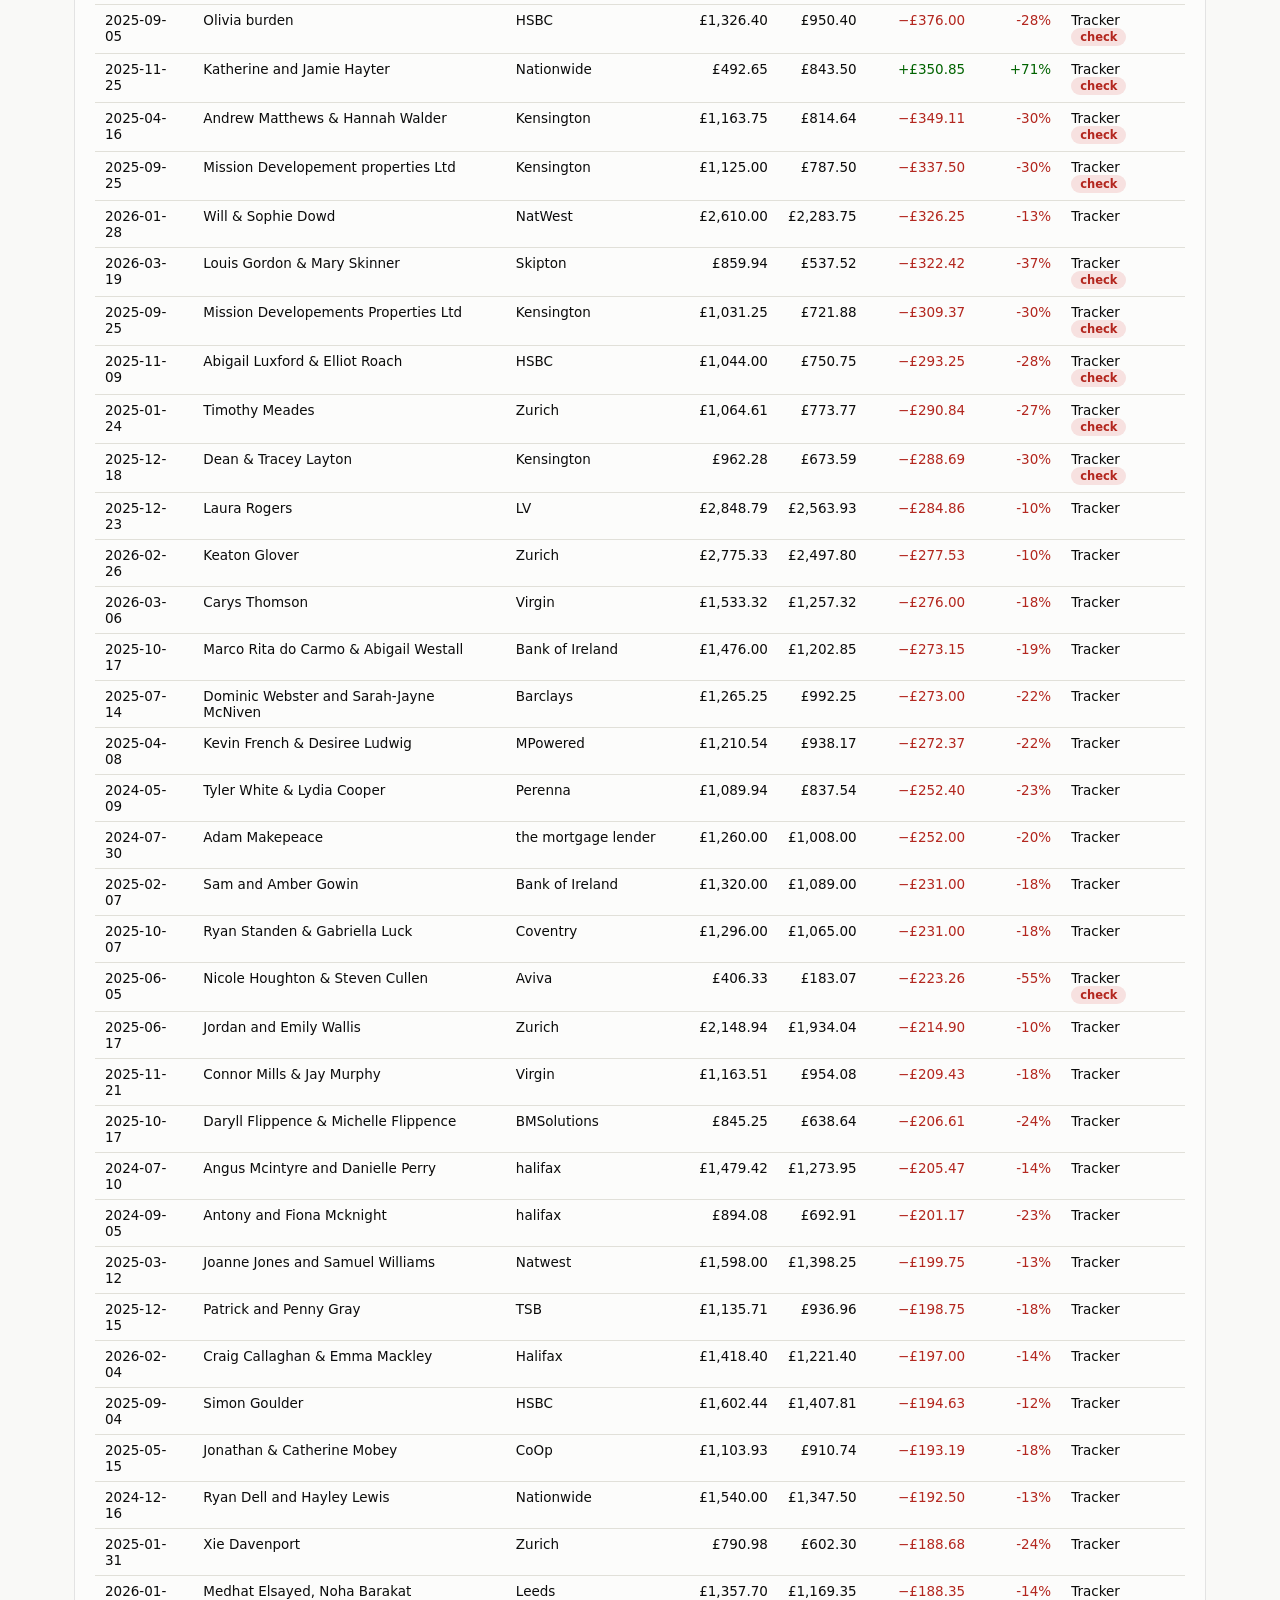
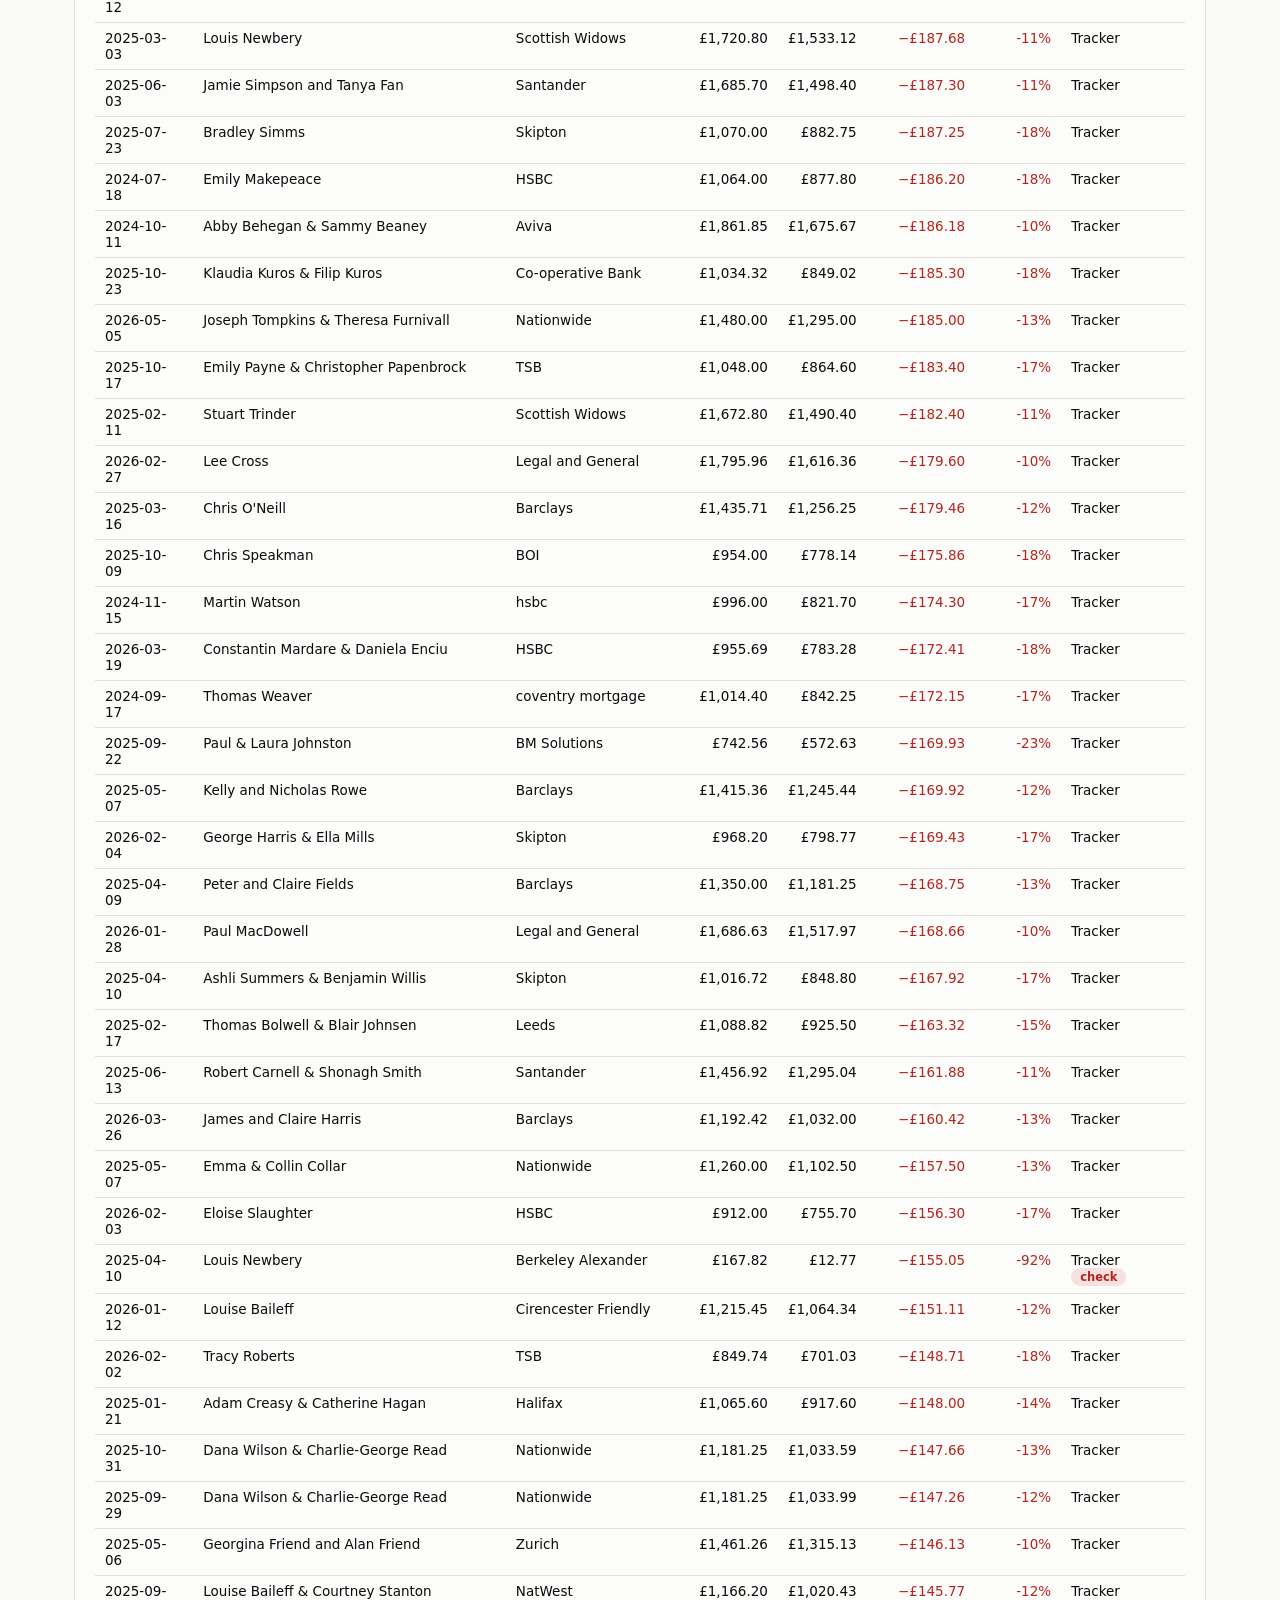
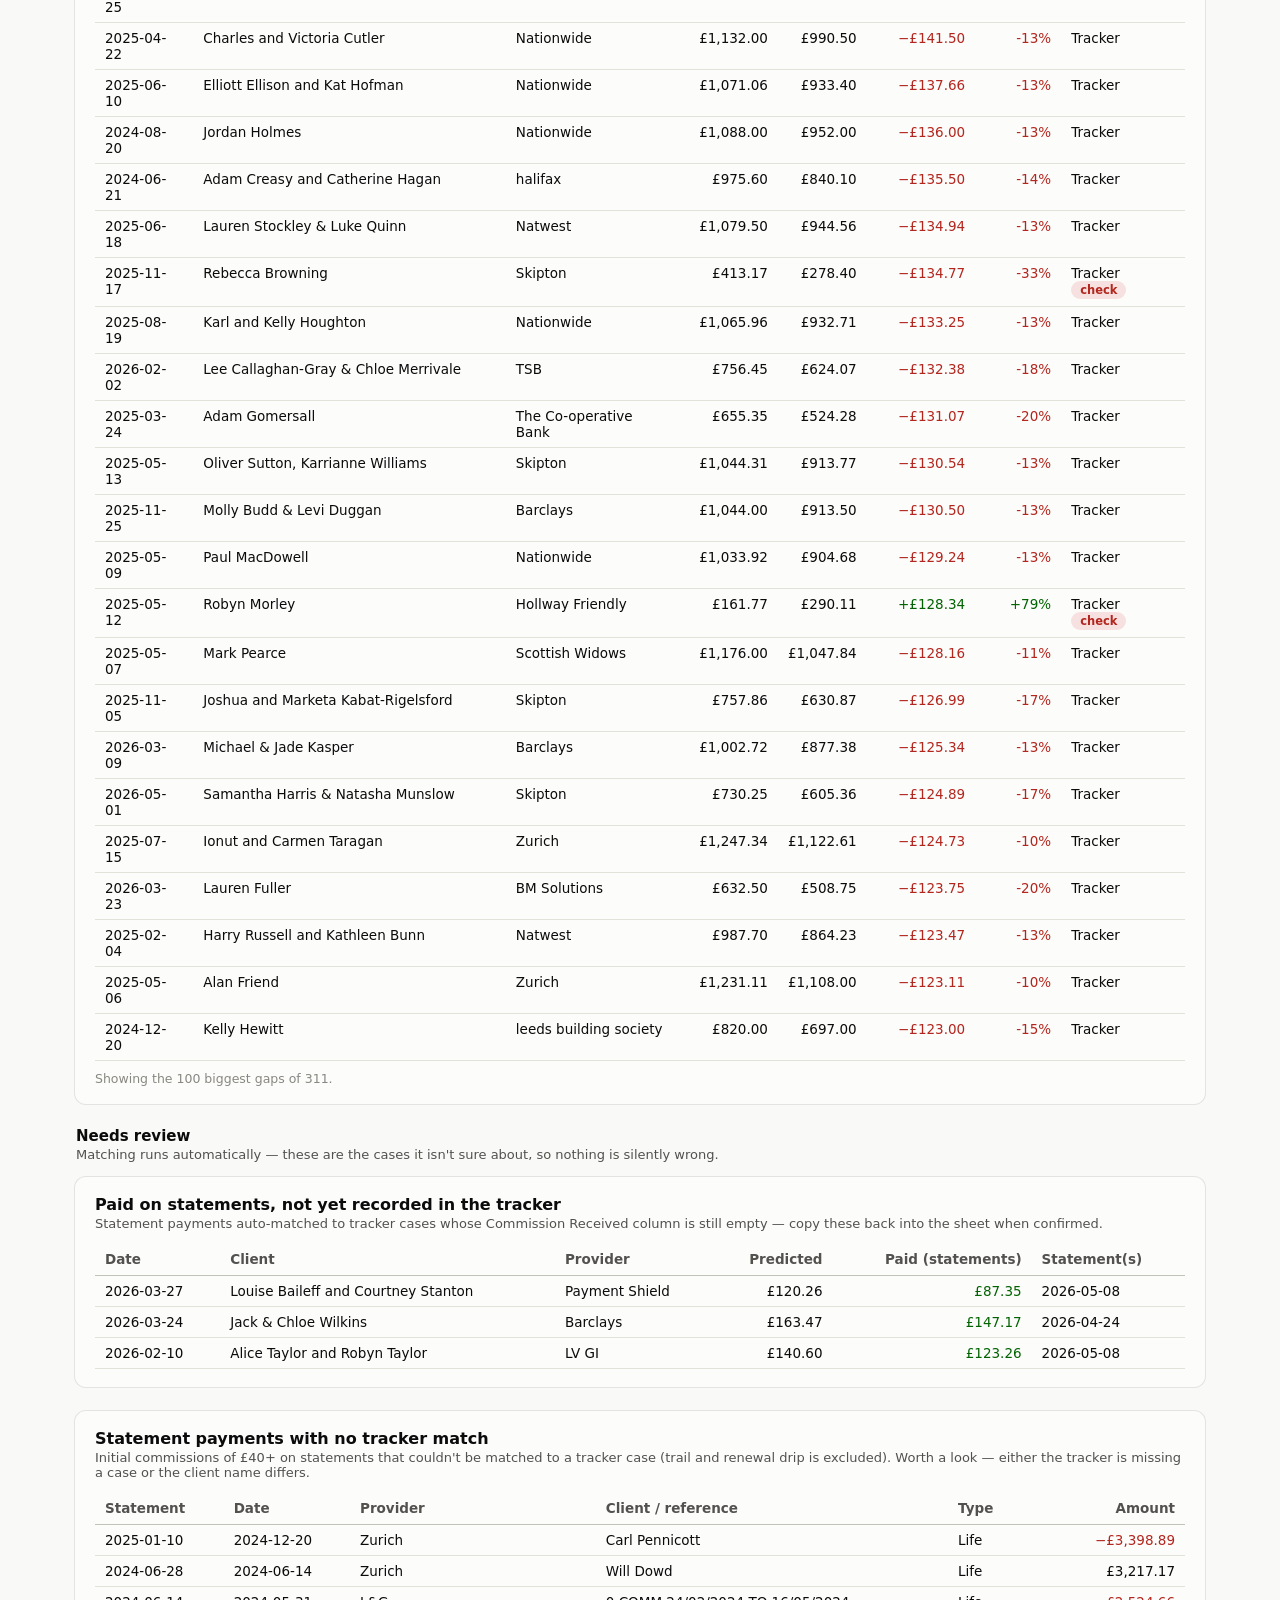
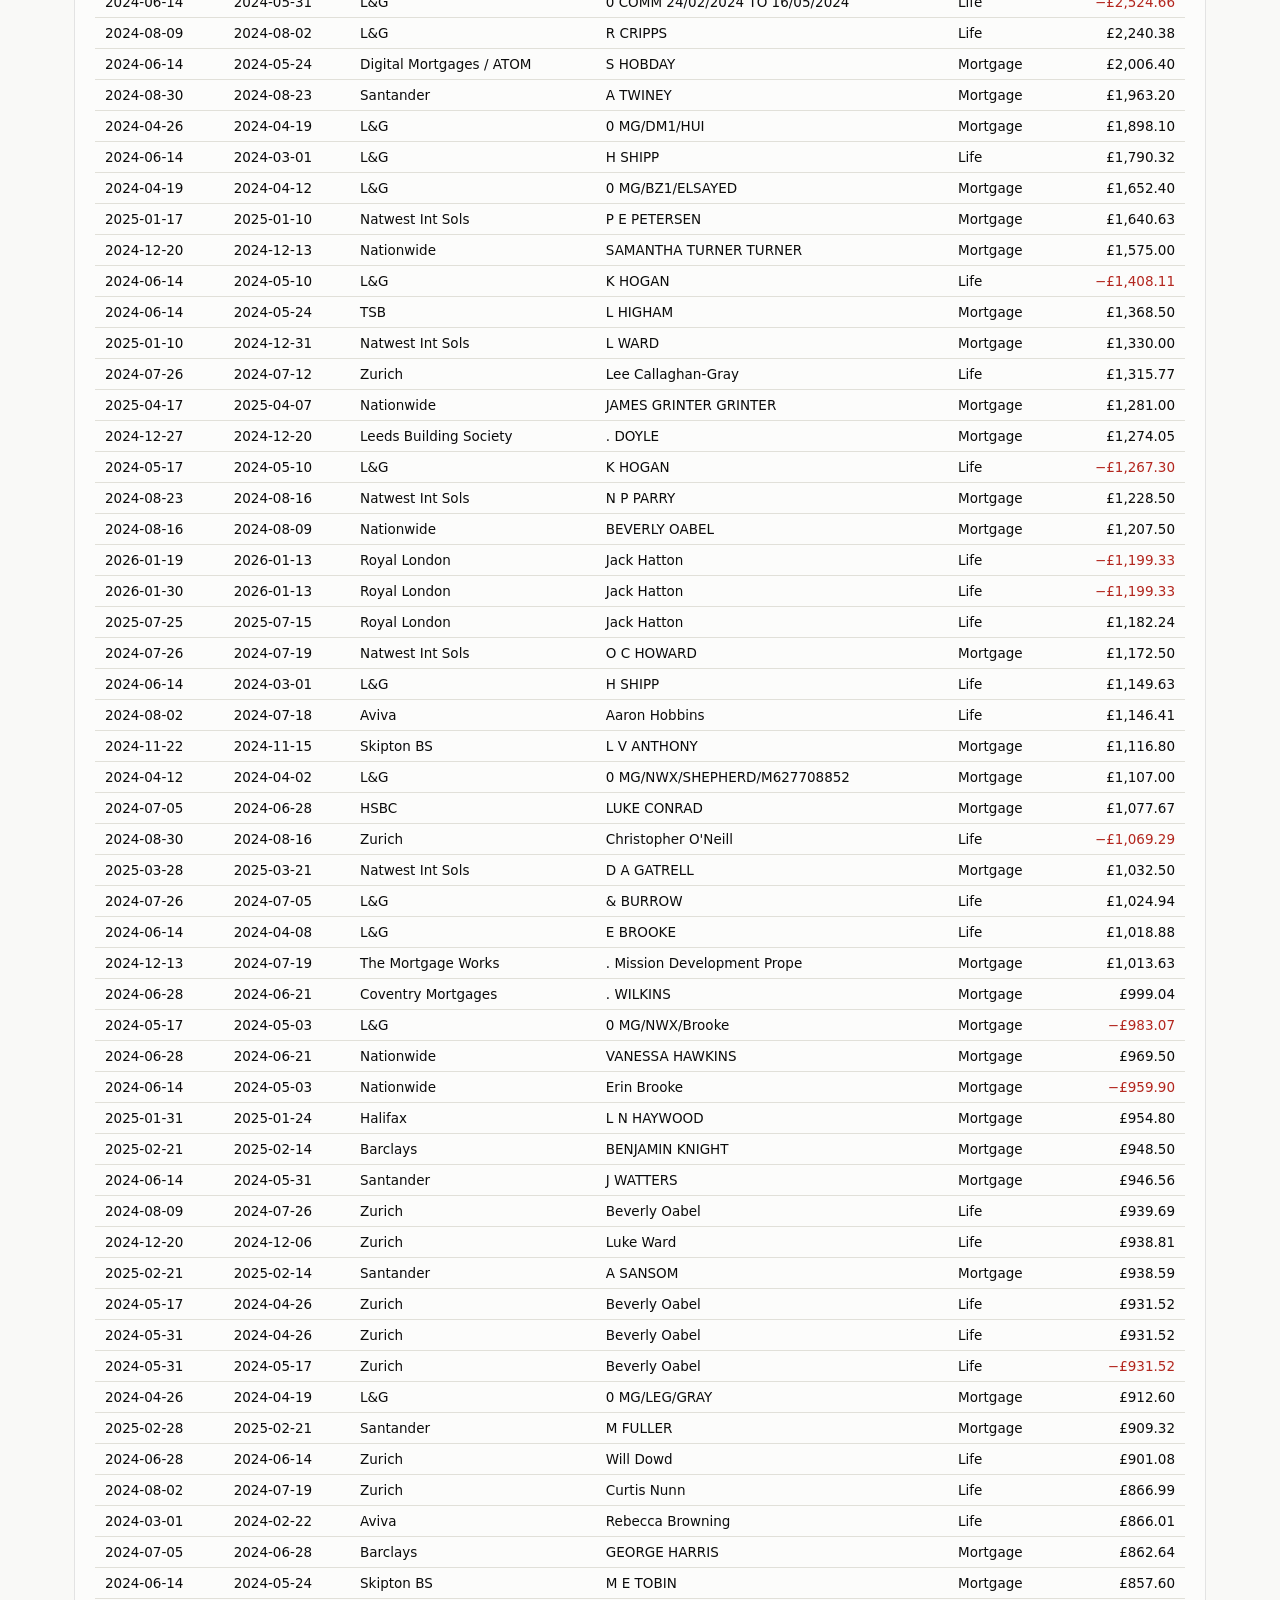
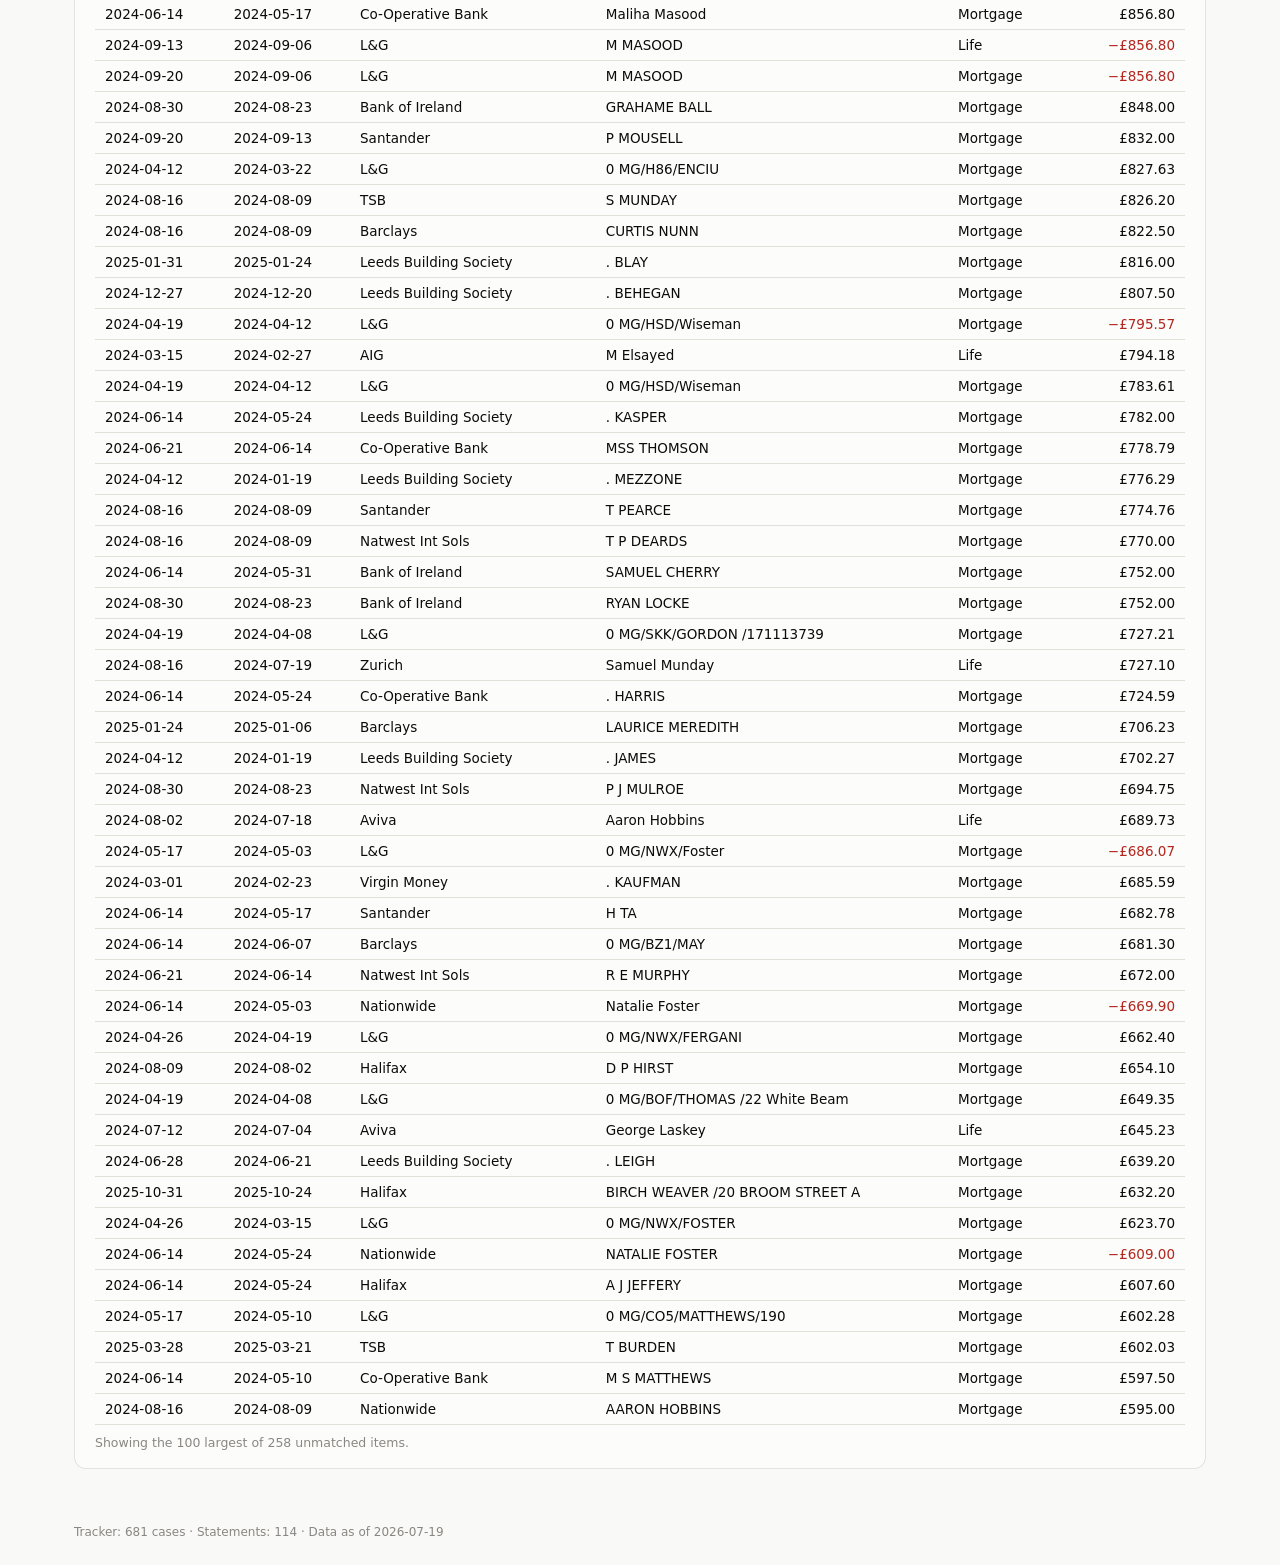
==== commit 44cc0255: "Add dataset charts, manual paid override, backup export and PDF/Excel reports - Overview gains a cum" ====
--- a/admin/index.html
+++ b/admin/index.html
@@ -24,6 +24,9 @@
   <div class="topbar-right">
     <button id="refresh-btn" class="refresh-btn" title="Pull the latest Tracker and statements from Google">Refresh from Google</button>
     <span id="refresh-status" class="refresh-status"></span>
+    <button id="backup-btn" class="icon-btn" title="Download a full backup (data + chase history + overrides) as JSON">Backup</button>
+    <button id="report-btn" class="icon-btn" title="Open a formatted report to print or save as PDF">PDF report</button>
+    <button id="report-xlsx-btn" class="icon-btn" title="Download a formatted Excel report (needs the local app)">Excel report</button>
     <select id="year-filter" class="select" aria-label="Year filter">
       <option value="all">All years</option>
     </select>
@@ -38,9 +41,10 @@
   <section id="view-recurring" class="view"></section>
   <section id="view-statements" class="view"></section>
   <p id="load-error" class="load-error" hidden>
-    Couldn&rsquo;t load dashboard data. If you opened this page directly from disk,
-    run a local server instead (e.g. <code>python3 -m http.server</code> from the
-    site root) &mdash; browsers block <code>fetch()</code> on <code>file://</code> pages.
+    No dashboard data yet. Start the dashboard with <code>run-dashboard.bat</code>
+    (Windows) or <code>python server.py</code>, then click
+    <strong>Refresh from Google</strong> to pull your Tracker and statements.
+    See <code>SETUP-WINDOWS.md</code> for the one-time Google connection.
   </p>
 </main>
 
--- a/admin/assets/style.css
+++ b/admin/assets/style.css
@@ -244,6 +244,12 @@
 .refresh-status.err { color: var(--bad-text); }
 .refresh-status.ok { color: var(--good-text); }
 
+/* action cell keeps its buttons on one line */
+.action-cell { white-space: nowrap; }
+.action-cell .chase-btn + .chase-btn { margin-left: 6px; }
+.chase-btn.quiet { color: var(--ink-2); border-color: var(--baseline); }
+.chase-btn.quiet:hover { color: var(--accent); border-color: var(--accent); }
+
 /* chase workflow */
 .chase-btn {
   font: inherit; font-size: 12.5px; font-weight: 600; cursor: pointer;
